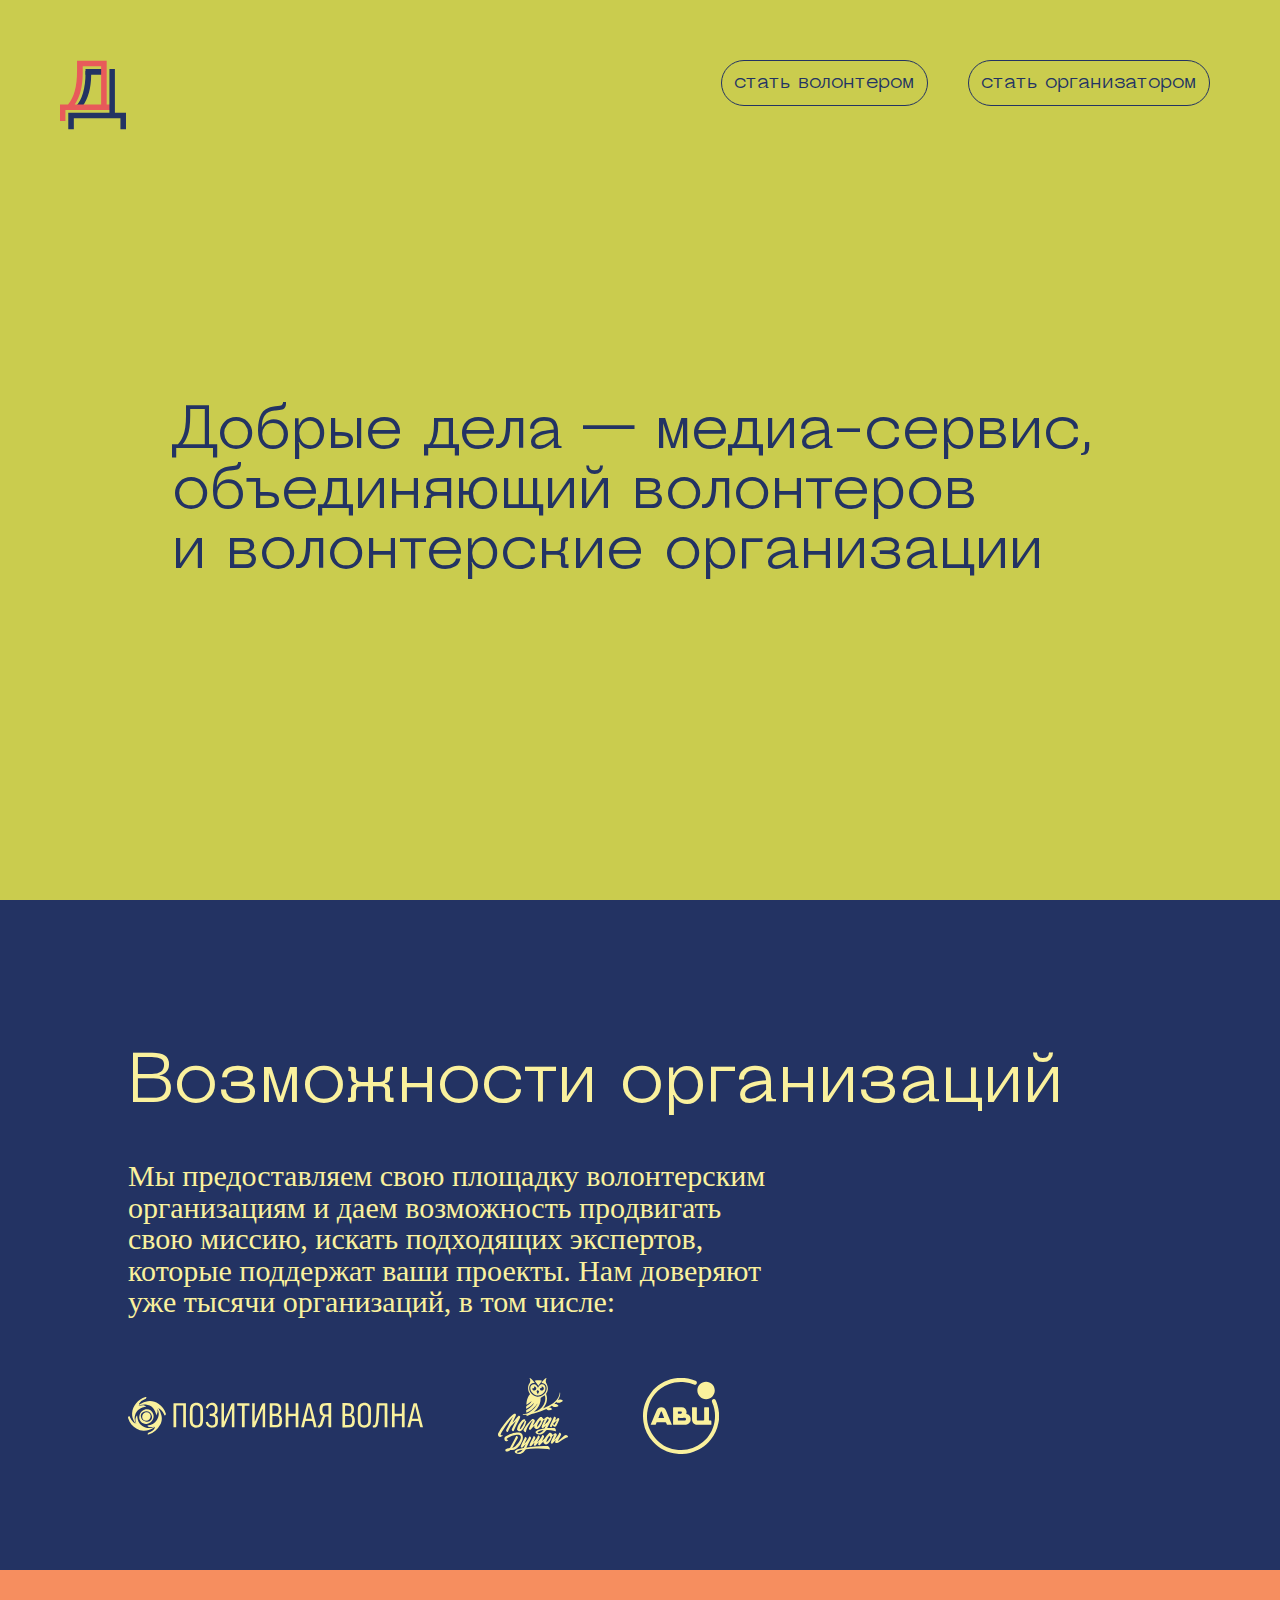
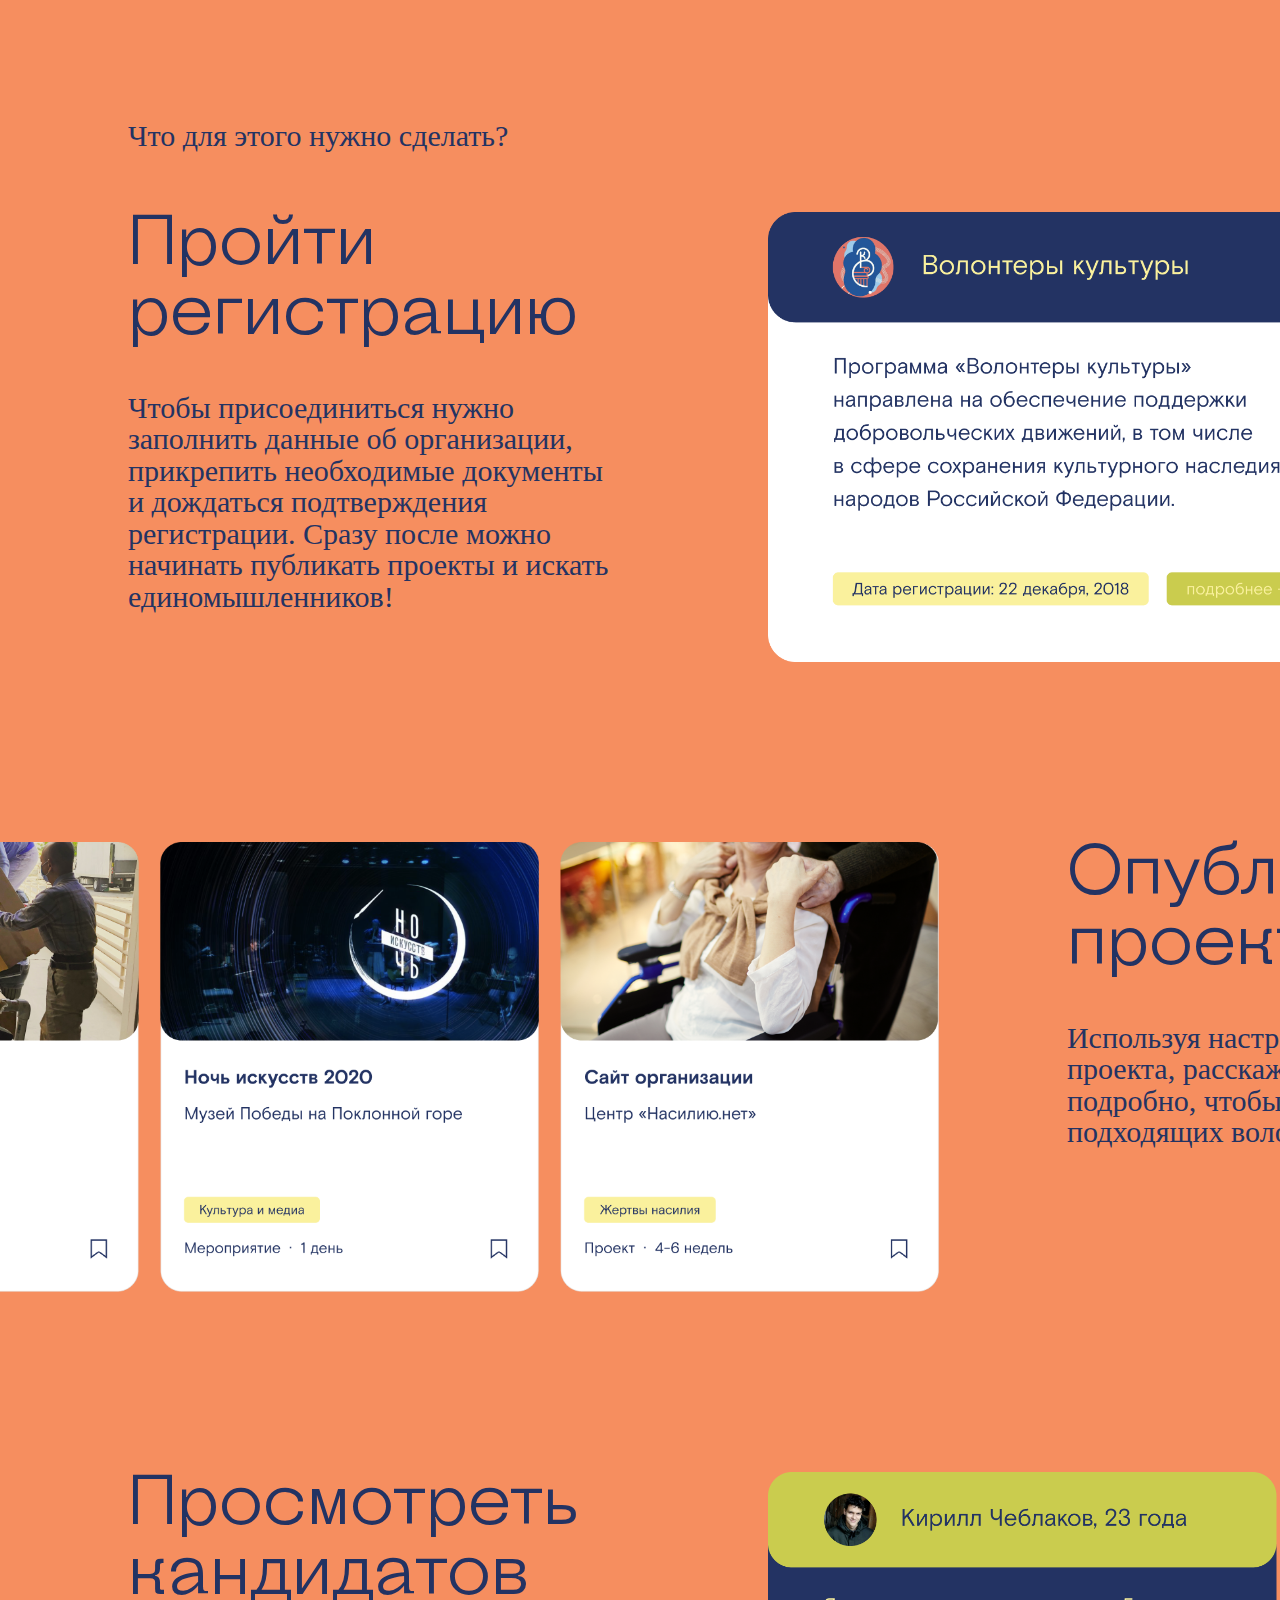
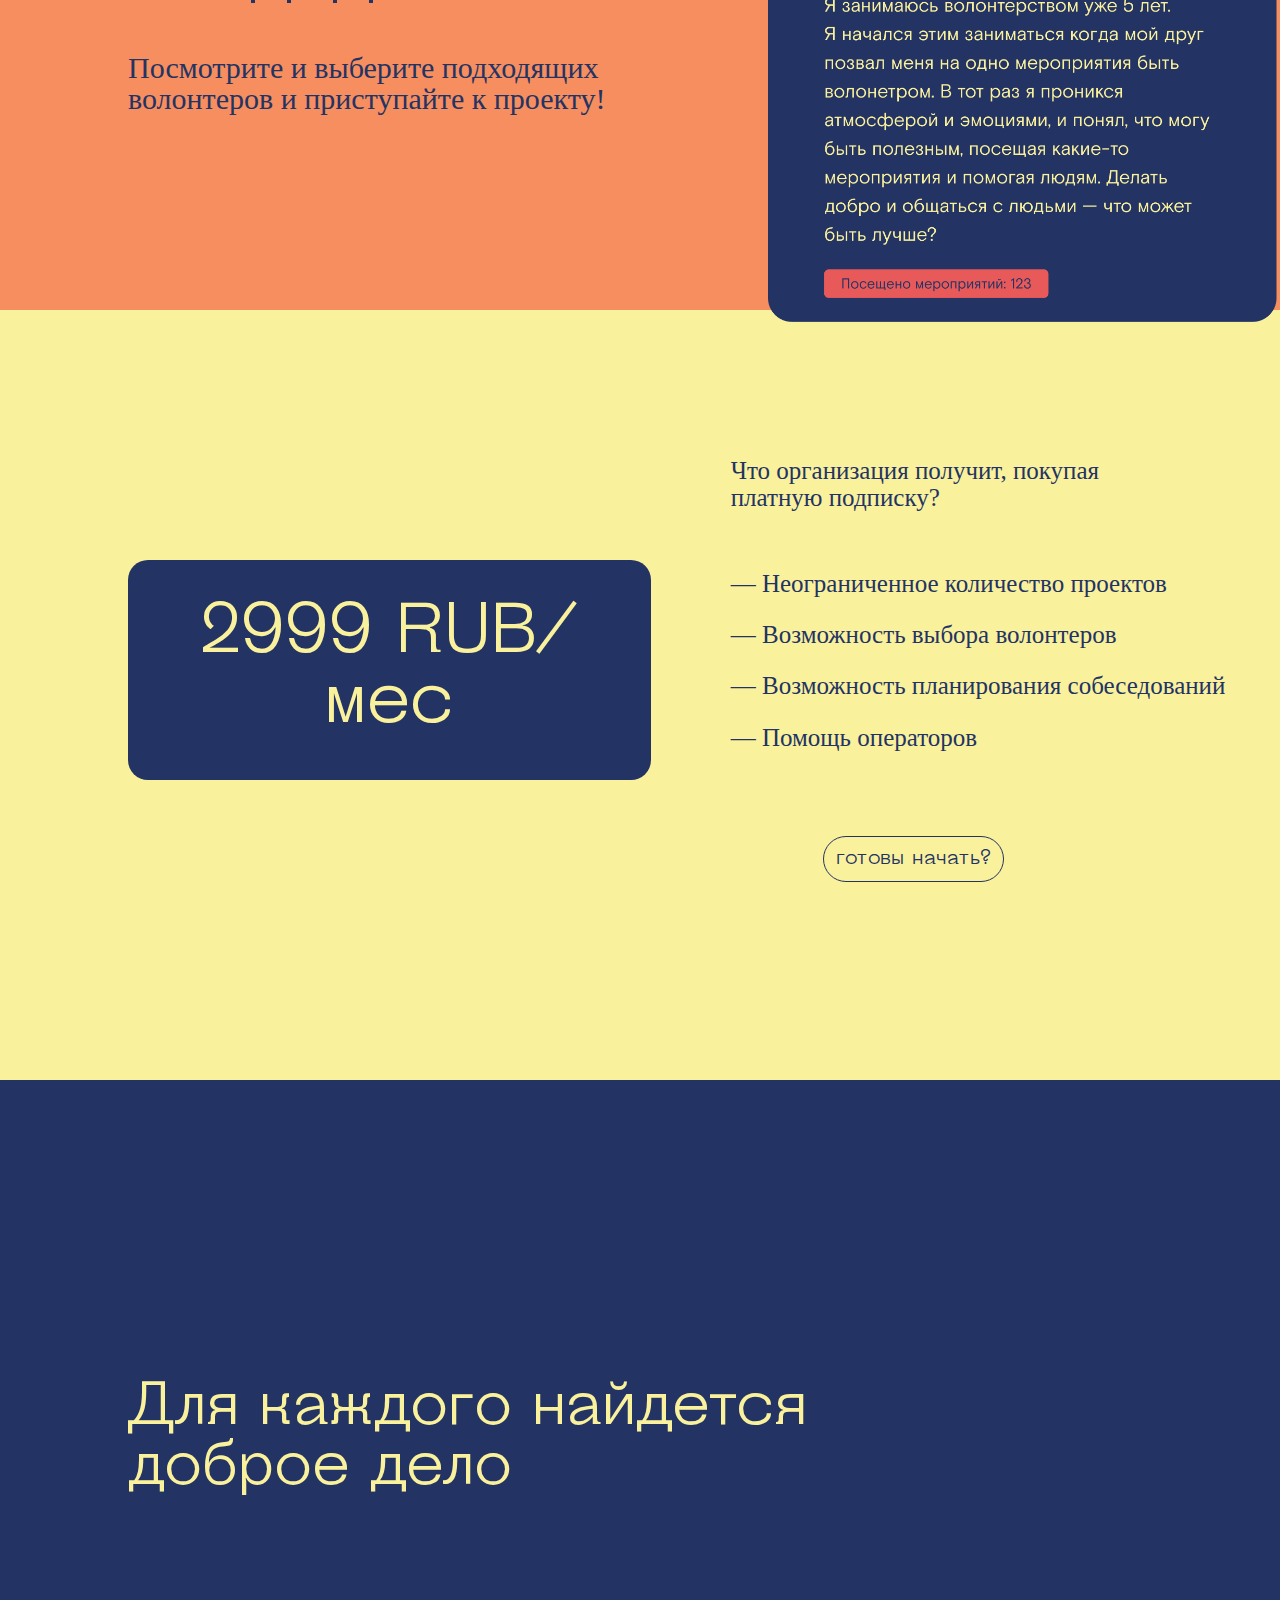
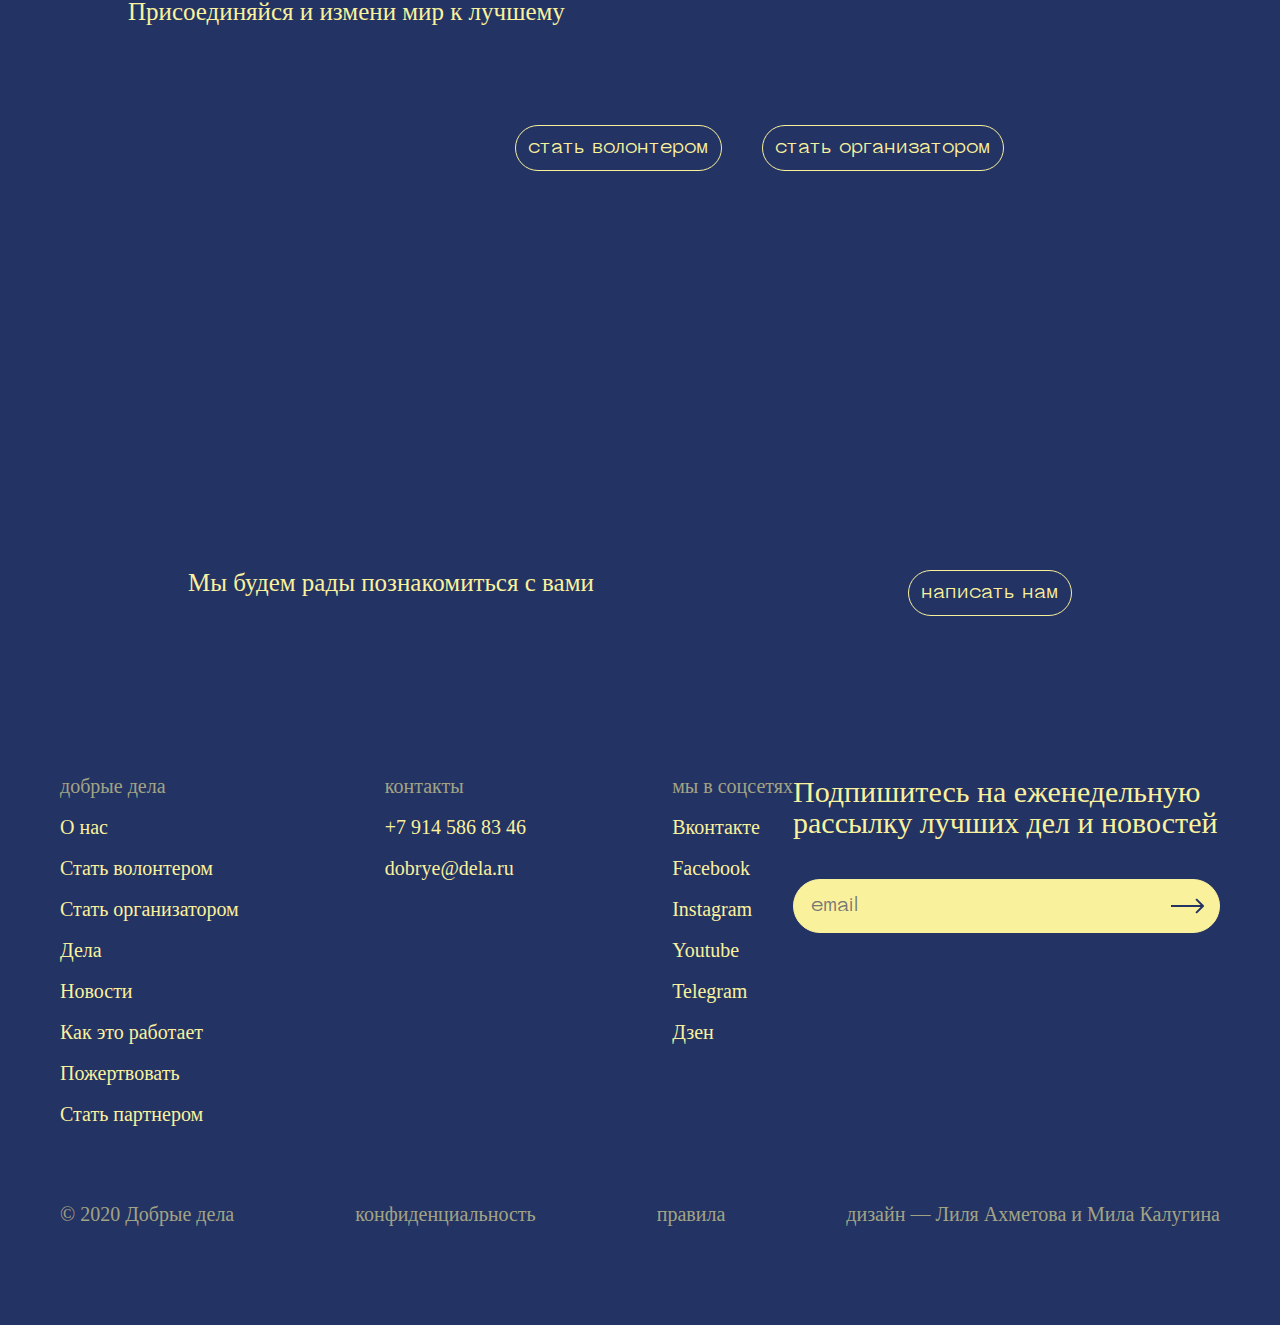
==== for_organizers.html @ 76b504da "Сверстала лендинг для волонтерства и для организаторов" ====
<!DOCTYPE html>
<html lang="ru" dir="ltr">
  <head>
    <meta name="viewport" content="width=device-width, initial-scale=1.0">
    <title>«Добрые дела»</title>
    <link rel="shortcut icon" href="images/light_logo.svg" type="image/png">
    <link rel="stylesheet" href="styles/reset.css">
    <link rel="stylesheet" href="styles/for_organizers.css">
  </head>
  <body>

  <div class="objects">

  </div>

  <div class="main">
    <div class="navbar">
      <p><a href="sample.html"><img src="images/dark_logo.svg" alt="Светлый лого"></a></p>
      <div class="cta_button">
        <a href="#">стать волонтером</a>
        <a href="for_organizers.html">стать организатором</a>
      </div>
    </div>
    <div class="features">
      <h1>Добрые дела&nbsp;&mdash; медиа-сервис, объединяющий волонтеров и&nbsp;волонтерские организации</h1>
    </div>
  </div>

  <div class="capabilities">
    <h1>Возможности организаций</h1>
    <p>Мы&nbsp;предоставляем свою площадку волонтерским организациям и&nbsp;даем возможность продвигать свою миссию, искать подходящих экспертов, которые поддержат ваши проекты. Нам доверяют уже тысячи организаций, в&nbsp;том числе:</p>
    <div class="we_logo_icn">
      <div class="">
        <img src="images/we_logo-1.svg" alt="">
        <img src="images/we_logo-2.svg" alt="">
        <img src="images/we_logo-3.svg" alt="">
      </div>
    </div>
  </div>

  <div class="what_to_do">
    <p>Что для этого нужно сделать?</p>
    <div class="registration">
      <div class="registration_about">
        <h1>Пройти регистрацию</h1>
        <p>Чтобы присоединиться нужно заполнить данные об&nbsp;организации, прикрепить необходимые документы и&nbsp;дождаться подтверждения регистрации. Сразу после можно начинать публикать проекты и&nbsp;искать единомышленников!</p>
      </div>
      <img src="images/registration_about.png" alt="">
    </div>
    <div class="publish">
      <img src="images/affairs.png" alt="">
      <div class="publish_about">
        <h1>Опубликовать проект</h1>
        <p>Используя настройки, опишите цель проекта, расскажите о&nbsp;задачах более подробно, чтобы скорее найти подходящих волонтеров.</p>
      </div>
    </div>
    <div class="candidates">
      <div class="candidates_about">
        <h1>Просмотреть кандидатов</h1>
        <p>Посмотрите и&nbsp;выберите подходящих волонтеров и&nbsp;приступайте к&nbsp;проекту!</p>
      </div>
      <img src="images/community_posts-2.png" alt="">
    </div>
  </div>

  <div class="membership">
    <div class="price">
      <h1>2999&nbsp;RUB/мес</h1>
    </div>
    <div class="what_get">
      <div class="what_get_about">
        <p>Что организация получит, покупая платную подписку?</p>
        <p>&mdash;&nbsp;Неограниченное количество проектов</p>
        <p>&mdash;&nbsp;Возможность выбора волонтеров</p>
        <p>&mdash;&nbsp;Возможность планирования собеседований</p>
        <p>— Помощь операторов</p>
      </div>
      <div class="ready_btn">
        <a href="">готовы начать?</a>
      </div>
    </div>
  </div>

  <div class="call_to_action">
    <h1>Для каждого найдется доброе дело</h1>
    <p>Присоединяйся и&nbsp;измени мир к&nbsp;лучшему</p>
    <div class="cta_button">
      <a href="#">стать волонтером</a>
      <a href="for_organizers.html">стать организатором</a>
    </div>
  </div>

  <footer>
    <div class="write_us">
      <p>Мы&nbsp;будем рады познакомиться с&nbsp;вами</p>
      <a href="#">написать нам</a>
    </div>

    <div class="main_links">
      <div class="navigation">
        <div class="service_navigation">
            <p>добрые дела</p>
            <a href="#">О&nbsp;нас</a>
            <a href="#">Стать волонтером</a>
            <a href="#">Стать организатором</a>
            <a href="#">Дела</a>
            <a href="#">Новости</a>
            <a href="#">Как это работает</a>
            <a href="#">Пожертвовать</a>
            <a href="#">Стать партнером</a>
        </div>
        <div class="navigation_contacts">
          <p>контакты</p>
          <a href="#">+7&nbsp;914&nbsp;586 83&nbsp;46</a>
          <a href="#">dobrye@dela.ru</a>
        </div>
        <div class="navigation_s_network">
          <p>мы в соцсетях</p>
          <a href="#">Вконтакте</a>
          <a href="#">Facebook</a>
          <a href="#">Instagram</a>
          <a href="#">Youtube</a>
          <a href="#">Telegram</a>
          <a href="#">Дзен</a>
        </div>
      </div>

      <div class="contact_form">
        <h3>Подпишитесь на&nbsp;еженедельную рассылку лучших дел и&nbsp;новостей</h3>
        <div class="contact_form_email">
          <p><input placeholder="email" type="email" name="subscriber[email]" id="subscriber_email"></p>
          <img src="images/arrow.svg" alt="">
        </div>
      </div>
    </div>

    <div class="footer_data">
      <p>© 2020 Добрые дела</p>
      <p>конфиденциальность</p>
      <p>правила</p>
      <p>дизайн&nbsp;&mdash; Лиля Ахметова и&nbsp;Мила Калугина</p>
    </div>
  </footer>

</body>
---- styles/for_organizers.css ----
@font-face {
  font-family: 'Steinbeck';
  src: url('../fonts/SteinbeckRegular.ttf') format('truetype');
  font-style: normal;
  font-weight: normal;
}

@font-face {
  font-family: 'Steinbeck';
  src: url('../fonts/SteinbeckItalic.ttf') format('truetype');
  font-style: italic;
  font-weight: normal;
}

@font-face {
  font-family: 'BasisGrotesquePro';
  src: url('../fonts/BasisGrotesquePro-Regular.ttf') format('truetype');
  font-style: normal;
  font-weight: normal;
}

body {
  overflow-x: hidden;
}


h1 {
  font-family: 'Steinbeck';
  font-style: normal;
  font-weight: normal;
  font-size: 60px;
  line-height: 60px;
}

.main {
  padding: 0px, 60px;
  background: #CACC4E;
  height: 100vh;
  display: flex;
  flex-direction: column;
}

.navbar {
  padding: 60px 50px 0px 60px;
  display: flex;
  flex-direction: row;
  justify-content: space-between;
}

.navbar p a img {
  height: 70px;
}

.navbar .cta_button {
  display: flex;
  flex-direction: row;
  align-items: flex-start;
}

.navbar .cta_button a {
  font-family: Steinbeck;
  font-style: normal;
  font-weight: normal;
  text-decoration: none;
  font-size: 20px;
  line-height: 20px;
  padding: 12px;
  border: 1px solid #233363;
  border-radius: 40px;
  color: #233363;
  margin: 0px 20px;
}

.main .features {
  display: flex;
  margin-left: 172px;
  height: 80vh;
}

.main .features h1 {
  color: #233363;
  width: 973px;
  align-self: center;
}

/* Возможности организаций */
.capabilities {
  display: flex;
  flex-direction: column;
  height: 60vh;
  background: #233363;
  padding-bottom: 130px;
}

.capabilities h1 {
  font-family: 'Steinbeck';
  font-style: normal;
  font-weight: normal;
  font-size: 70px;
  line-height: 70px;
  color: #FAF19D;
  margin-top: 150px;
  margin-left: 10vw;
  margin-bottom: 40px;
}

.capabilities p {
  font-family: 'Basis Grotesque Pro';
  font-style: normal;
  font-weight: normal;
  font-size: 30px;
  line-height: 105%;
  color: #FAF19D;
  margin-left: 10vw;
  width: 50vw;
  margin-bottom: 60px;
}

.capabilities .we_logo_icn {
  display: flex;
  flex-direction: row;
  flex-wrap: wrap;
  height: 10vh;
  margin-left: 10vw;
}

.capabilities .we_logo_icn div img {
  vertical-align: middle;
}

.capabilities .we_logo_icn div img:nth-child(2), .capabilities .we_logo_icn div img:nth-child(3) {
  padding-left: 70px;
}

/* Что нужно сделать? */
.what_to_do {
  display: flex;
  flex-direction: column;
  height: 210vh;
  background: #F68E5F;
  padding-bottom: 50px;
}

.what_to_do p:nth-child(1) {
  font-family: 'Basis Grotesque Pro';
  font-style: normal;
  font-weight: normal;
  font-size: 30px;
  margin-left: 10vw;
  line-height: 105%;
  color: #233363;
  margin-top: 150px;
  margin-bottom: 60px;
}

.what_to_do .registration, .what_to_do .publish, .what_to_do .candidates {
  display: flex;
  flex-direction: row;
  margin-bottom: 180px;
}

.what_to_do .registration .registration_about h1, .what_to_do .publish .publish_about h1, .what_to_do .candidates .candidates_about h1 {
  font-family: 'Steinbeck';
  font-style: normal;
  font-weight: normal;
  font-size: 70px;
  line-height: 70px;
  color: #233363;
  margin-left: 10vw;
  padding-bottom: 40px;
  width: 40vw;
}

.what_to_do .registration .registration_about p, .what_to_do .publish .publish_about p, .what_to_do .candidates .candidates_about p {
  font-family: Basis Grotesque Pro;
  font-style: normal;
  font-weight: normal;
  font-size: 30px;
  line-height: 105%;
  color: #233363;
  margin-left: 10vw;
  width: 40vw;
}

.what_to_do img {
  height: 450px;
  margin-left: 10vw;
}

.what_to_do .publish img {
  margin-left: -50vw;
}

/* Членство */

.membership {
  display: flex;
  flex-direction: row;
  justify-content: center;
  height: 80vh;
  background: #FAF19D;
  padding-bottom: 50px;
  align-items: center;
}

.membership .price {
  background: #233363;
  border-radius: 20px;
  height: 220px;
  display: flex;
  align-items: center;
  text-align: center;
  margin-left: 10vw;
  margin-right: 80px;
}

.membership .price h1 {
  font-family: 'Steinbeck';
  font-style: normal;
  font-weight: normal;
  font-size: 70px;
  line-height: 70px;
  color: #FAF19D;
  text-align: center;
  padding: 50px;
}

.membership .what_get {
  display: flex;
  flex-direction: column;
  width: 50vw;
}
.membership .what_get .what_get_about p:nth-child(1) {
  margin-bottom: 60px;
  width: 30vw;
}

.membership .what_get .what_get_about p {
  font-family: Basis Grotesque Pro;
  font-style: normal;
  font-weight: normal;
  font-size: 25px;
  line-height: 105%;
  color: #233363;
  margin-bottom: 25px;
}

.membership .what_get .ready_btn {
  margin-top: 60px;
  display: flex;
  flex-direction: row;
  align-items: flex-start;
  justify-content: flex-end;
  padding-right: 20vw;
}

.membership .what_get .ready_btn a {
  font-family: 'Steinbeck';
  font-style: normal;
  font-weight: normal;
  text-decoration: none;
  font-size: 20px;
  line-height: 20px;
  padding: 12px;
  border: 1px solid #233363;
  border-radius: 40px;
  color: #233363;
  margin: 0px 20px;
}


/* CTA */
.call_to_action {
  background: #233363;
  height: 110vh;
  display: flex;
  flex-direction: column;
  justify-content: center;
}

.call_to_action h1 {
  color: #FAF19D;
  margin-left: 10vw;
  margin-bottom: 100px;
  width: 700px;
}

.call_to_action p {
  color: #FAF19D;
  font-family: 'Basis Grotesque Pro';
  font-style: normal;
  font-weight: normal;
  margin-left: 10vw;
  margin-bottom: 100px;
  width: 700px;
  font-size: 25px;
  line-height: 105%;
}

.call_to_action .cta_button {
  display: flex;
  flex-direction: row;
  align-items: flex-start;
  justify-content: flex-end;
  padding-right: 20vw;
}

.call_to_action .cta_button a {
  font-family: 'Steinbeck';
  font-style: normal;
  font-weight: normal;
  text-decoration: none;
  font-size: 20px;
  line-height: 20px;
  padding: 12px;
  border: 1px solid #FAF19D;
  border-radius: 40px;
  color: #FAF19D;
  margin: 0px 20px;
}

/* Футер */
footer {
  background: #233363;
  height: 95vh;
  padding: 0px 60px;
  display: flex;
  flex-direction: column;
  justify-content: space-between;
}

footer .write_us {
  margin-top: 100px;
  display: flex;
  flex-direction: row;
  align-items: flex-start;
  justify-content: center;
}

footer .write_us p {
  color: #FAF19D;
  font-family: 'Basis Grotesque Pro';
  font-style: normal;
  font-weight: normal;
  margin-bottom: 100px;
  width: 700px;
  font-size: 25px;
  line-height: 105%;
}

footer .write_us a {
  font-family: 'Steinbeck';
  font-style: normal;
  font-weight: normal;
  text-decoration: none;
  font-size: 20px;
  line-height: 20px;
  padding: 12px;
  border: 1px solid #FAF19D;
  border-radius: 40px;
  color: #FAF19D;
  margin: 0px 20px;
}

footer .main_links {
  display: flex;
  flex-direction: row;
  justify-content: space-between;
}

footer .main_links .navigation {
  display: flex;
  flex-direction: row;
  justify-content: space-between;
  width: 60vw;
}
footer .main_links .navigation .service_navigation, footer .main_links .navigation .navigation_contacts, footer .main_links .navigation .navigation_s_network {
  display: flex;
  flex-direction: column;
}

footer .main_links .navigation p {
  font-family: 'Basis Grotesque Pro';
  font-style: normal;
  font-weight: normal;
  font-size: 20px;
  line-height: 105%;
  color: rgba(250, 241, 157, 0.6);
}

footer .main_links .navigation a {
  padding-top: 20px;
  font-family: 'Basis Grotesque Pro';
  font-style: normal;
  font-weight: normal;
  font-size: 20px;
  line-height: 105%;
  color: #FAF19D;
  text-decoration: none;
}

footer .main_links .contact_form {
  display: flex;
  flex-direction: column;
}

footer .main_links .contact_form h3 {
  font-family: 'Basis Grotesque Pro';
  width: 427px;
  font-style: normal;
  font-weight: normal;
  font-size: 30px;
  line-height: 105%;
  color: #FAF19D;
  margin-bottom: 40px;
}

footer .main_links .contact_form .contact_form_email {
  display: flex;
  flex-direction: row;
  justify-content: space-between;
  padding: 15px;
  background: #FAF19D;
  border: 1px solid #FAF19D;
  border-radius: 40px;
}

footer .main_links .contact_form .contact_form_email p input {
  background: #FAF19D;
  font-family: Steinbeck;
  font-style: normal;
  font-weight: normal;
  font-size: 20px;
  line-height: 20px;
  color: rgba(35, 51, 99, 0.5);
  border: none;
}

footer .main_links .contact_form .contact_form_email p #subscriber_email:focus {
  outline: none;
}

footer .footer_data {
  display: flex;
  flex-direction: row;
  justify-content: space-between;
  margin-bottom: 100px;
}

footer .footer_data p {
  font-family: 'Basis Grotesque Pro';
  font-style: normal;
  font-weight: normal;
  font-size: 20px;
  line-height: 105%;
  color: rgba(250, 241, 157, 0.6);
}
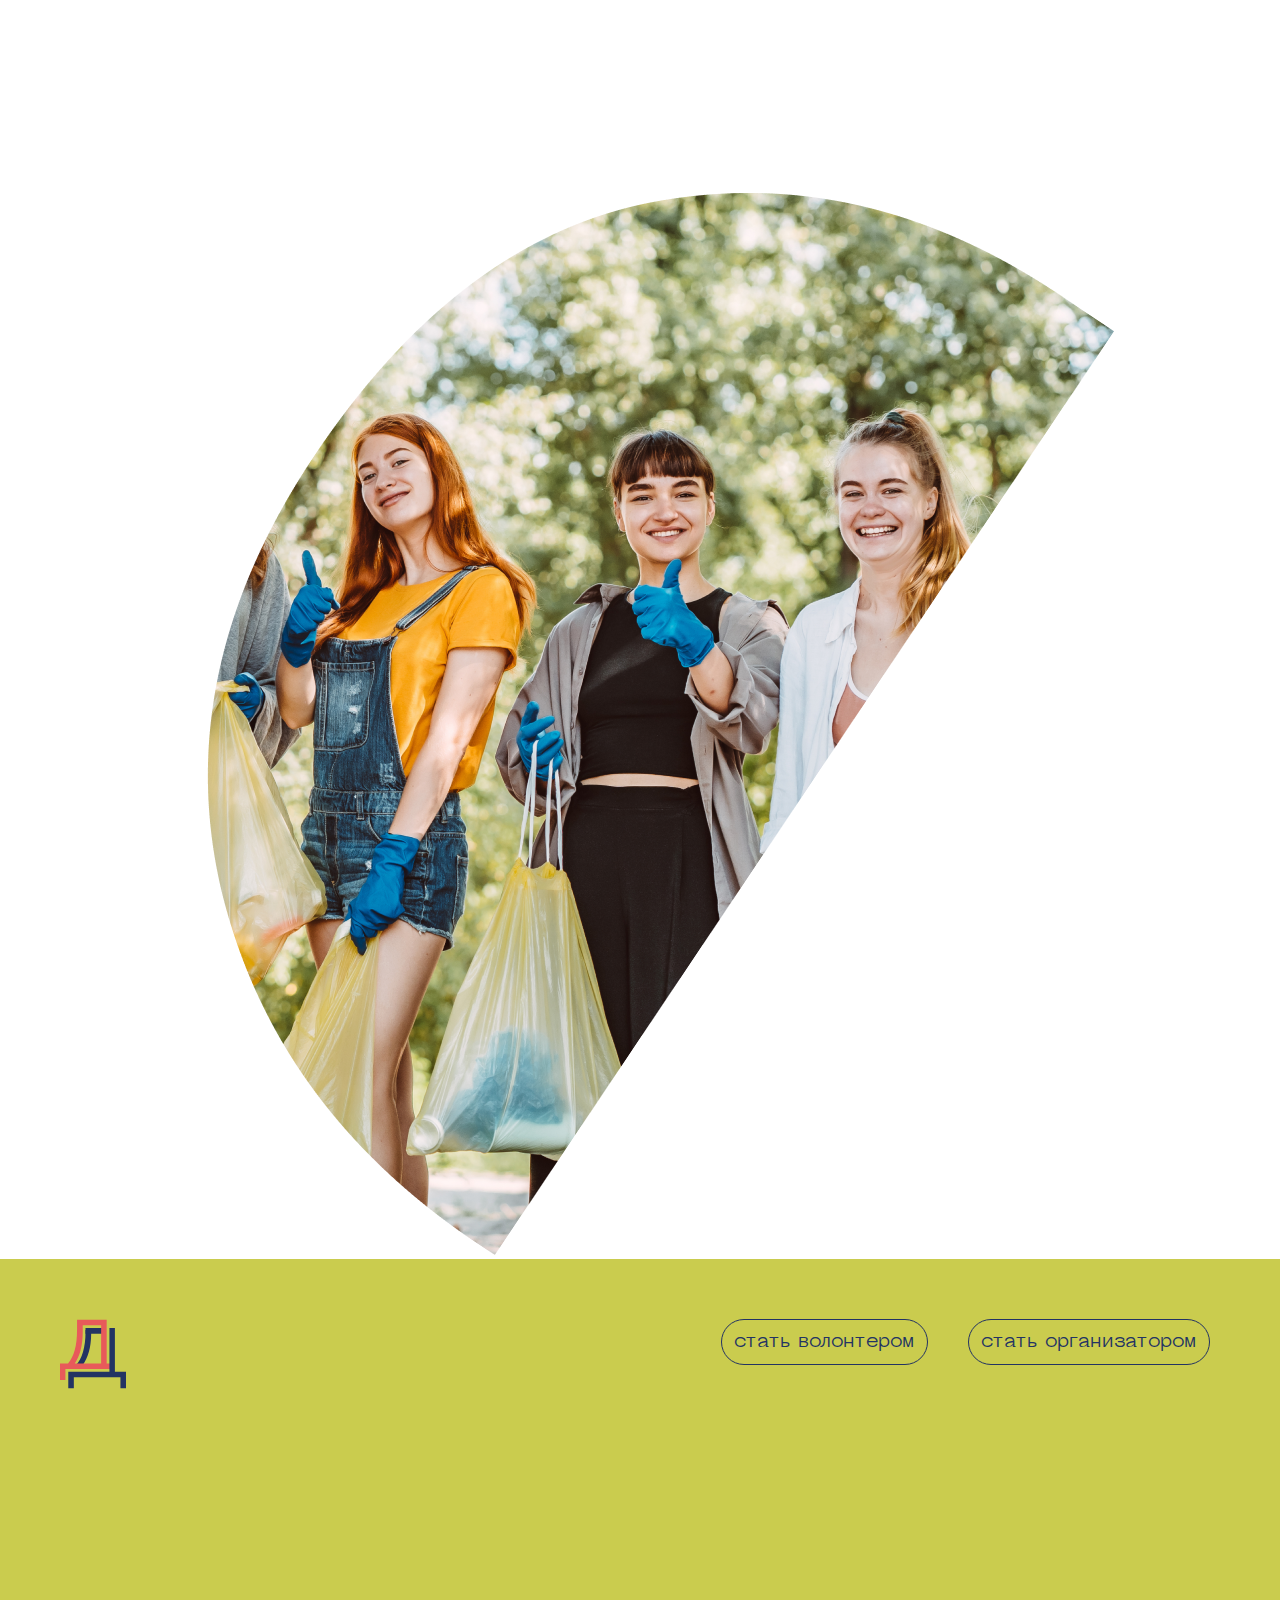
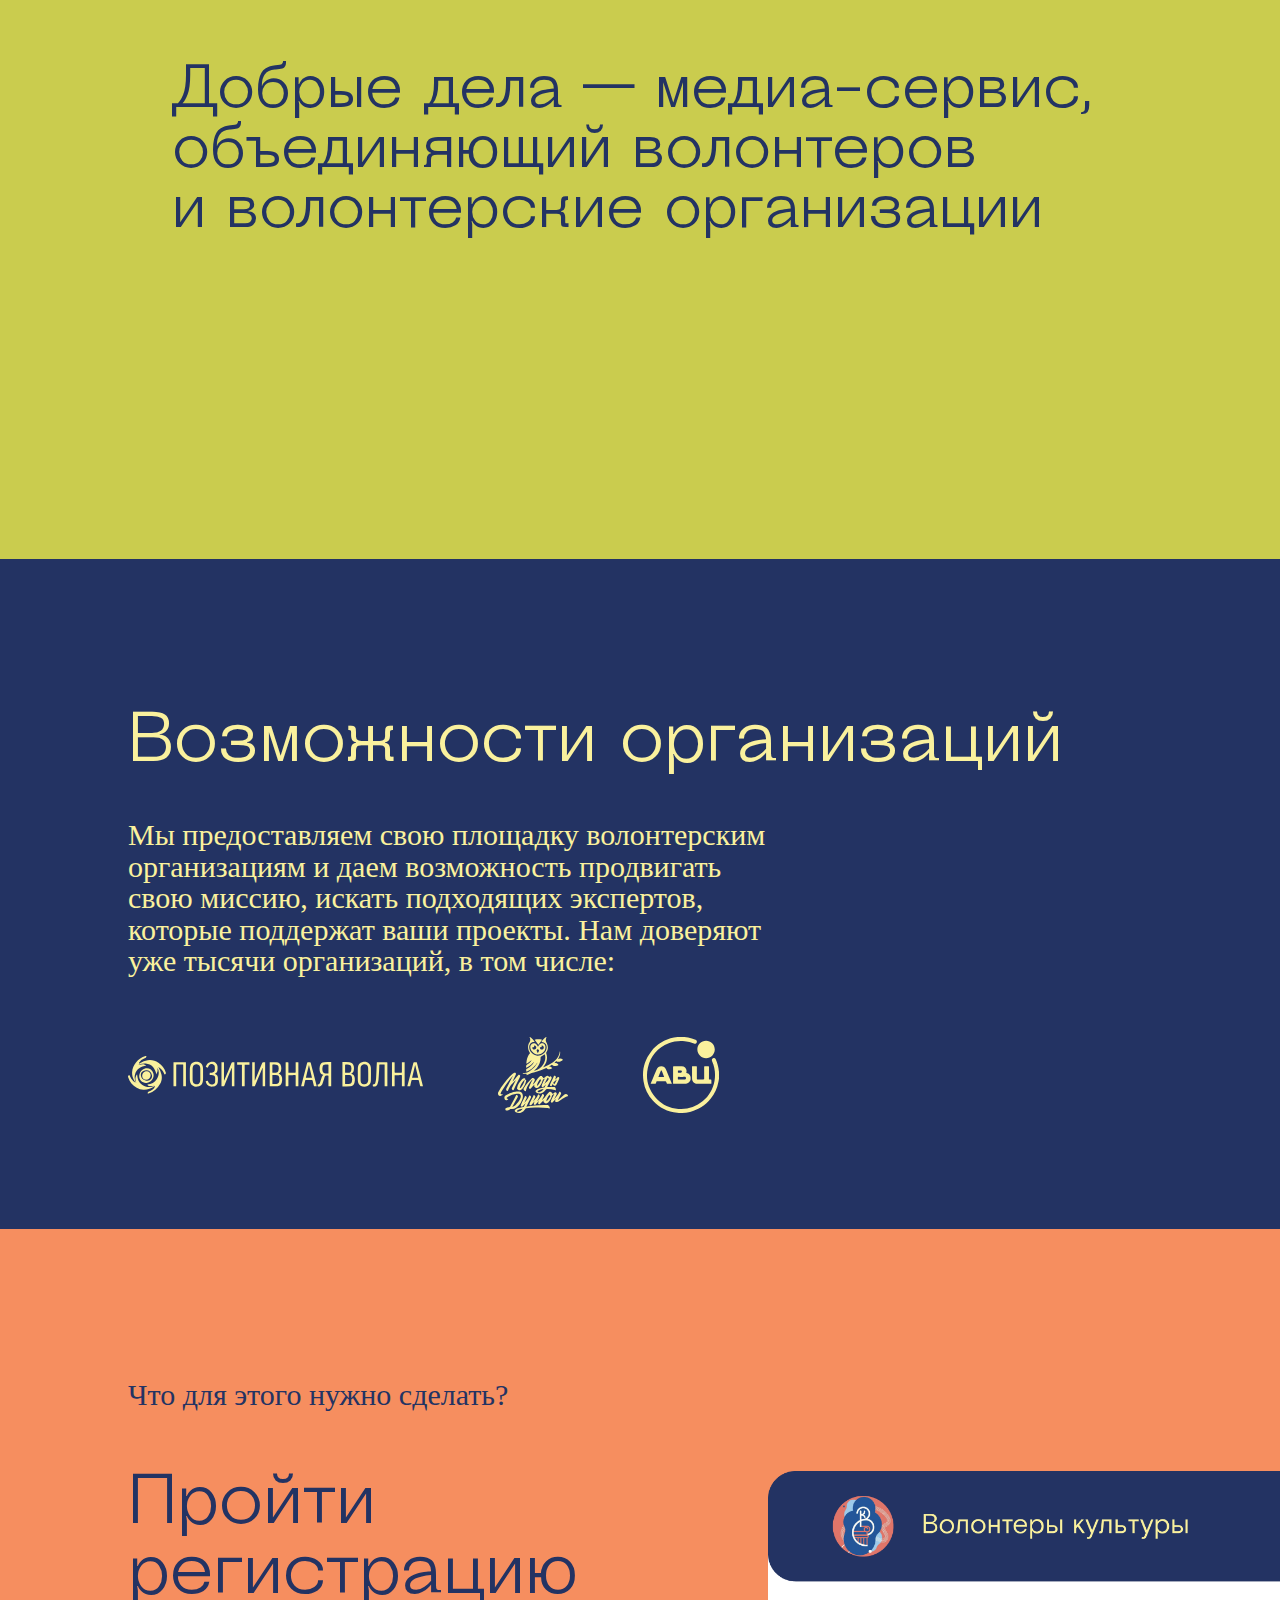
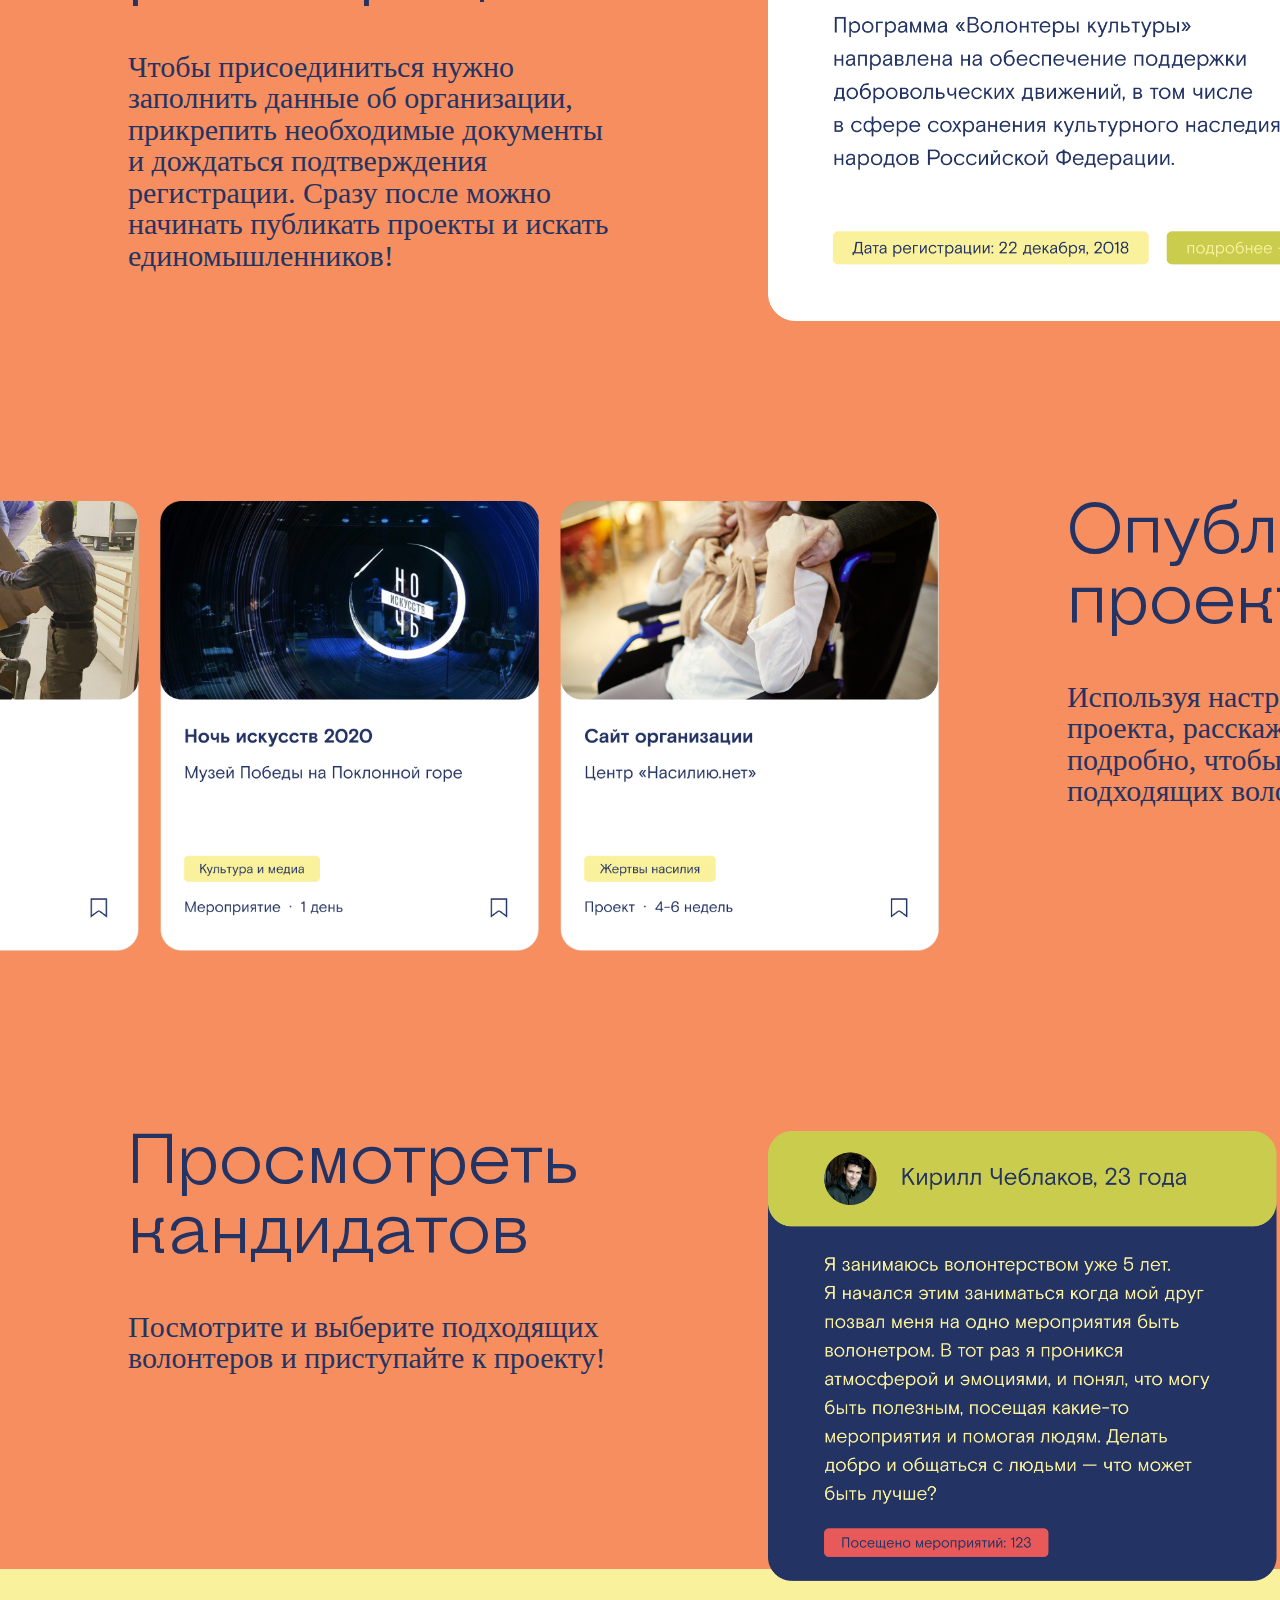
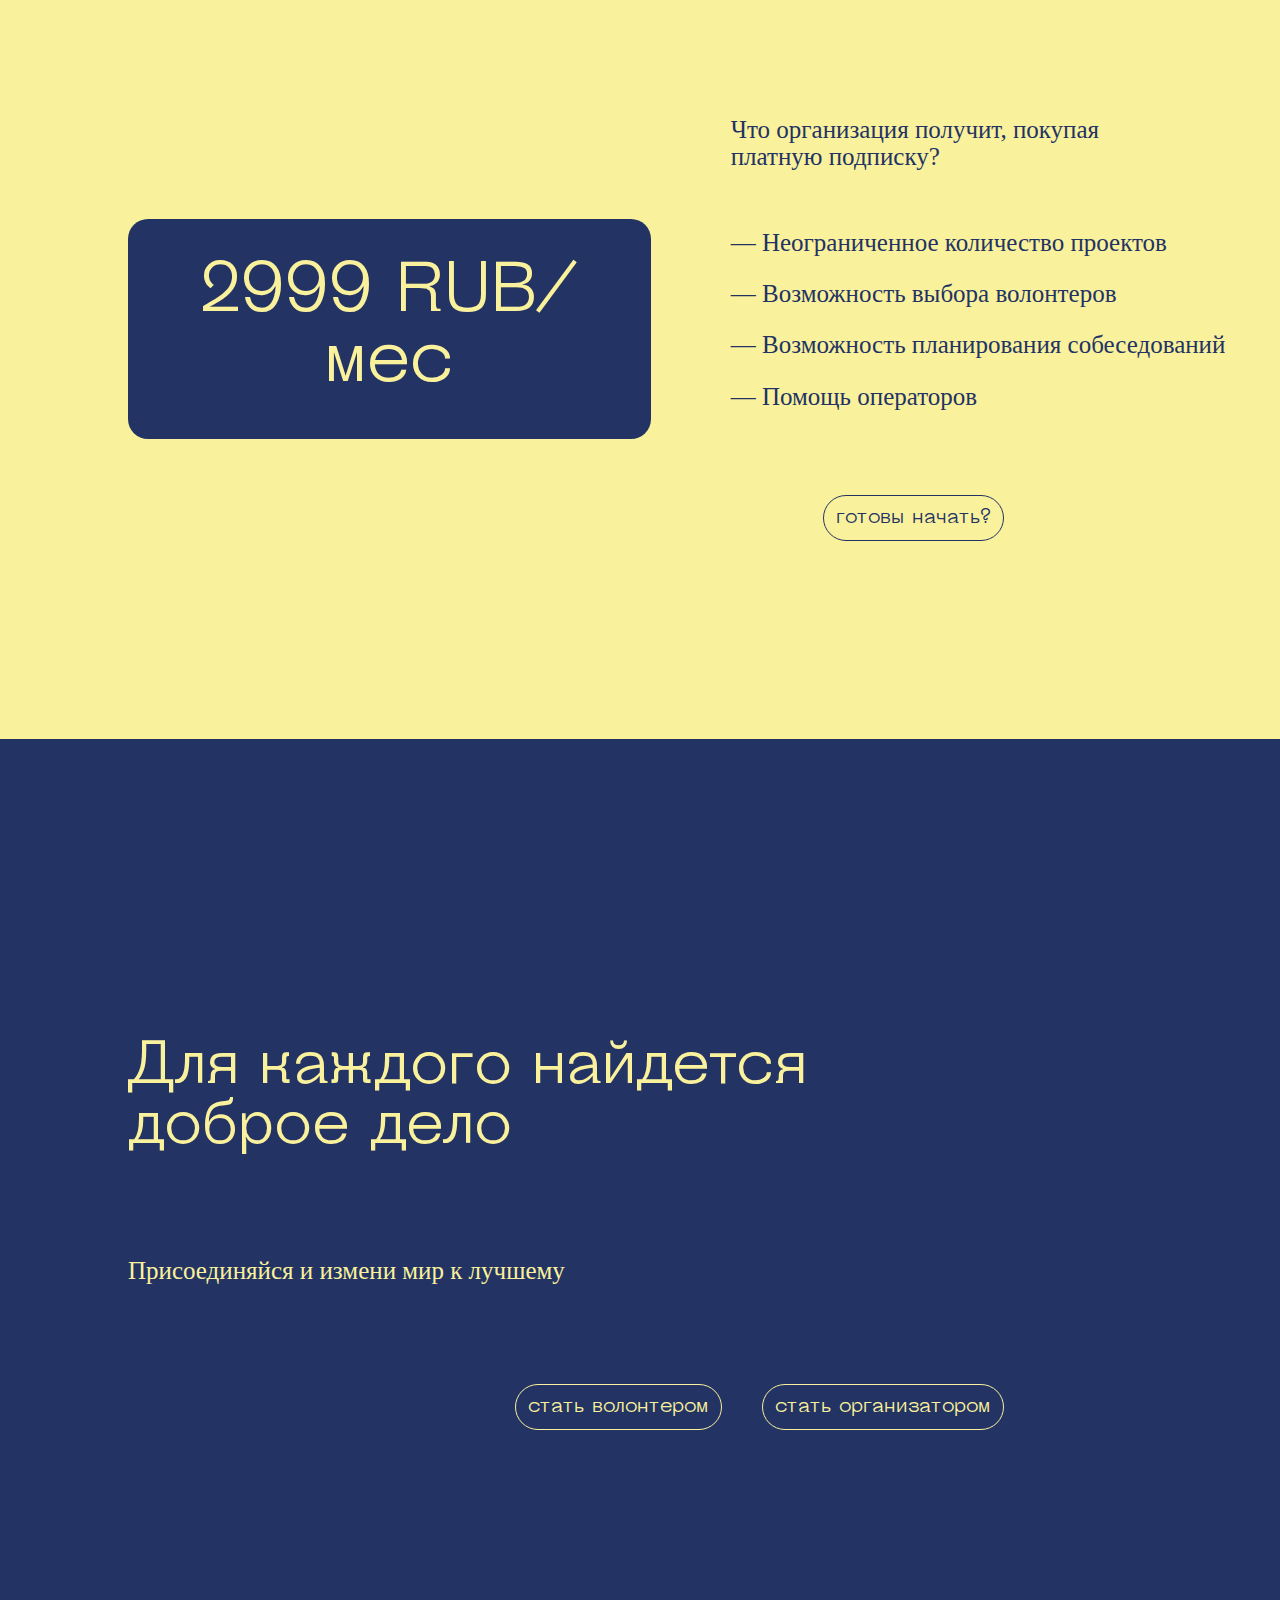
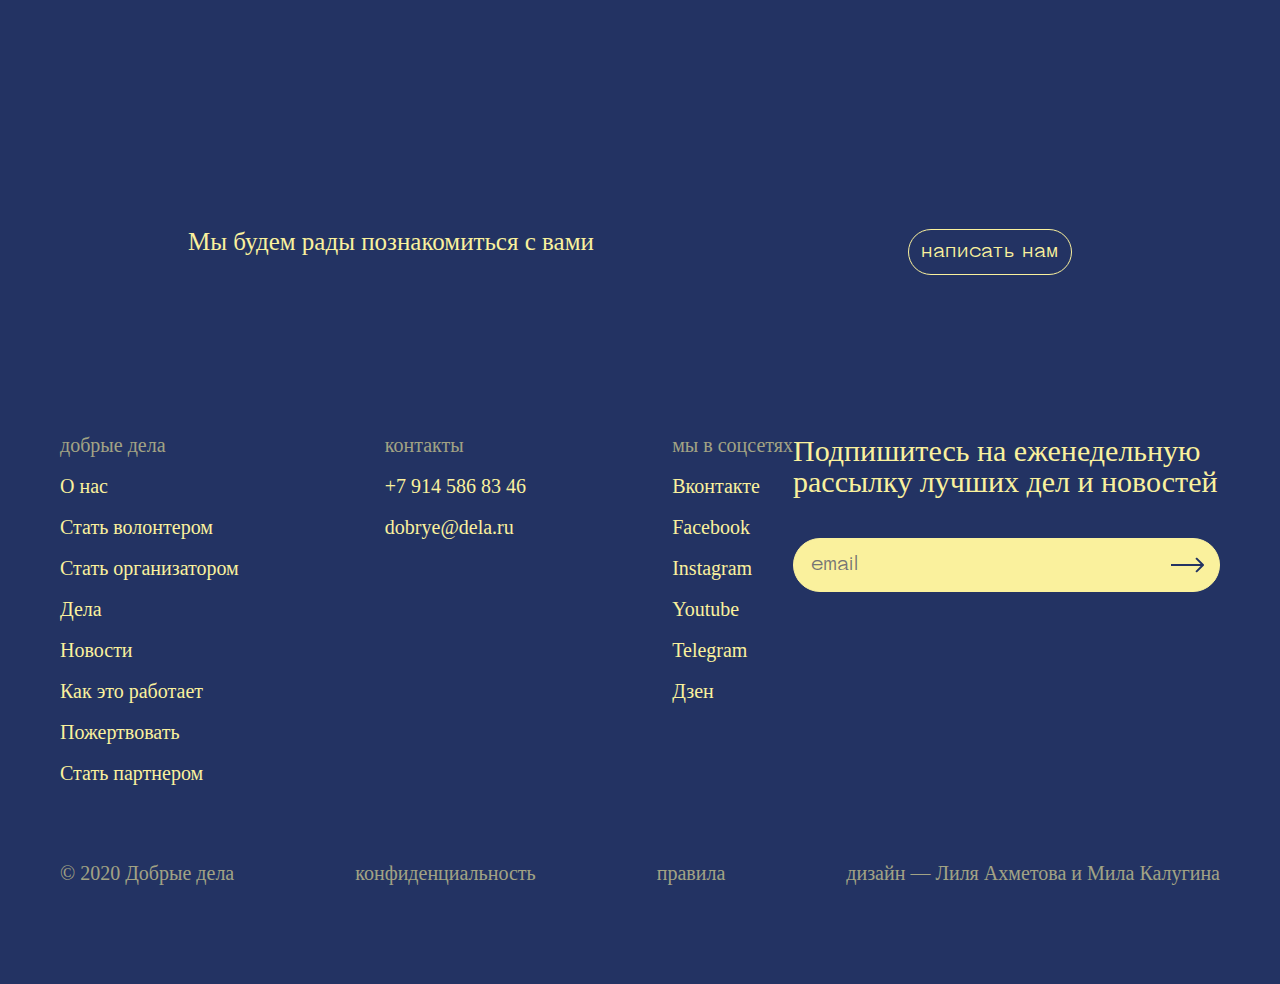
==== commit 4ea90bcf: "добавляю доп. объекты" ====
--- a/for_organizers.html
+++ b/for_organizers.html
@@ -10,7 +10,7 @@
   <body>
 
   <div class="objects">
-
+    <img src="images/objects/ob-1.png" alt="">
   </div>
 
   <div class="main">
--- a/styles/for_organizers.css
+++ b/styles/for_organizers.css
@@ -22,7 +22,6 @@
 body {
   overflow-x: hidden;
 }
-
 
 h1 {
   font-family: 'Steinbeck';
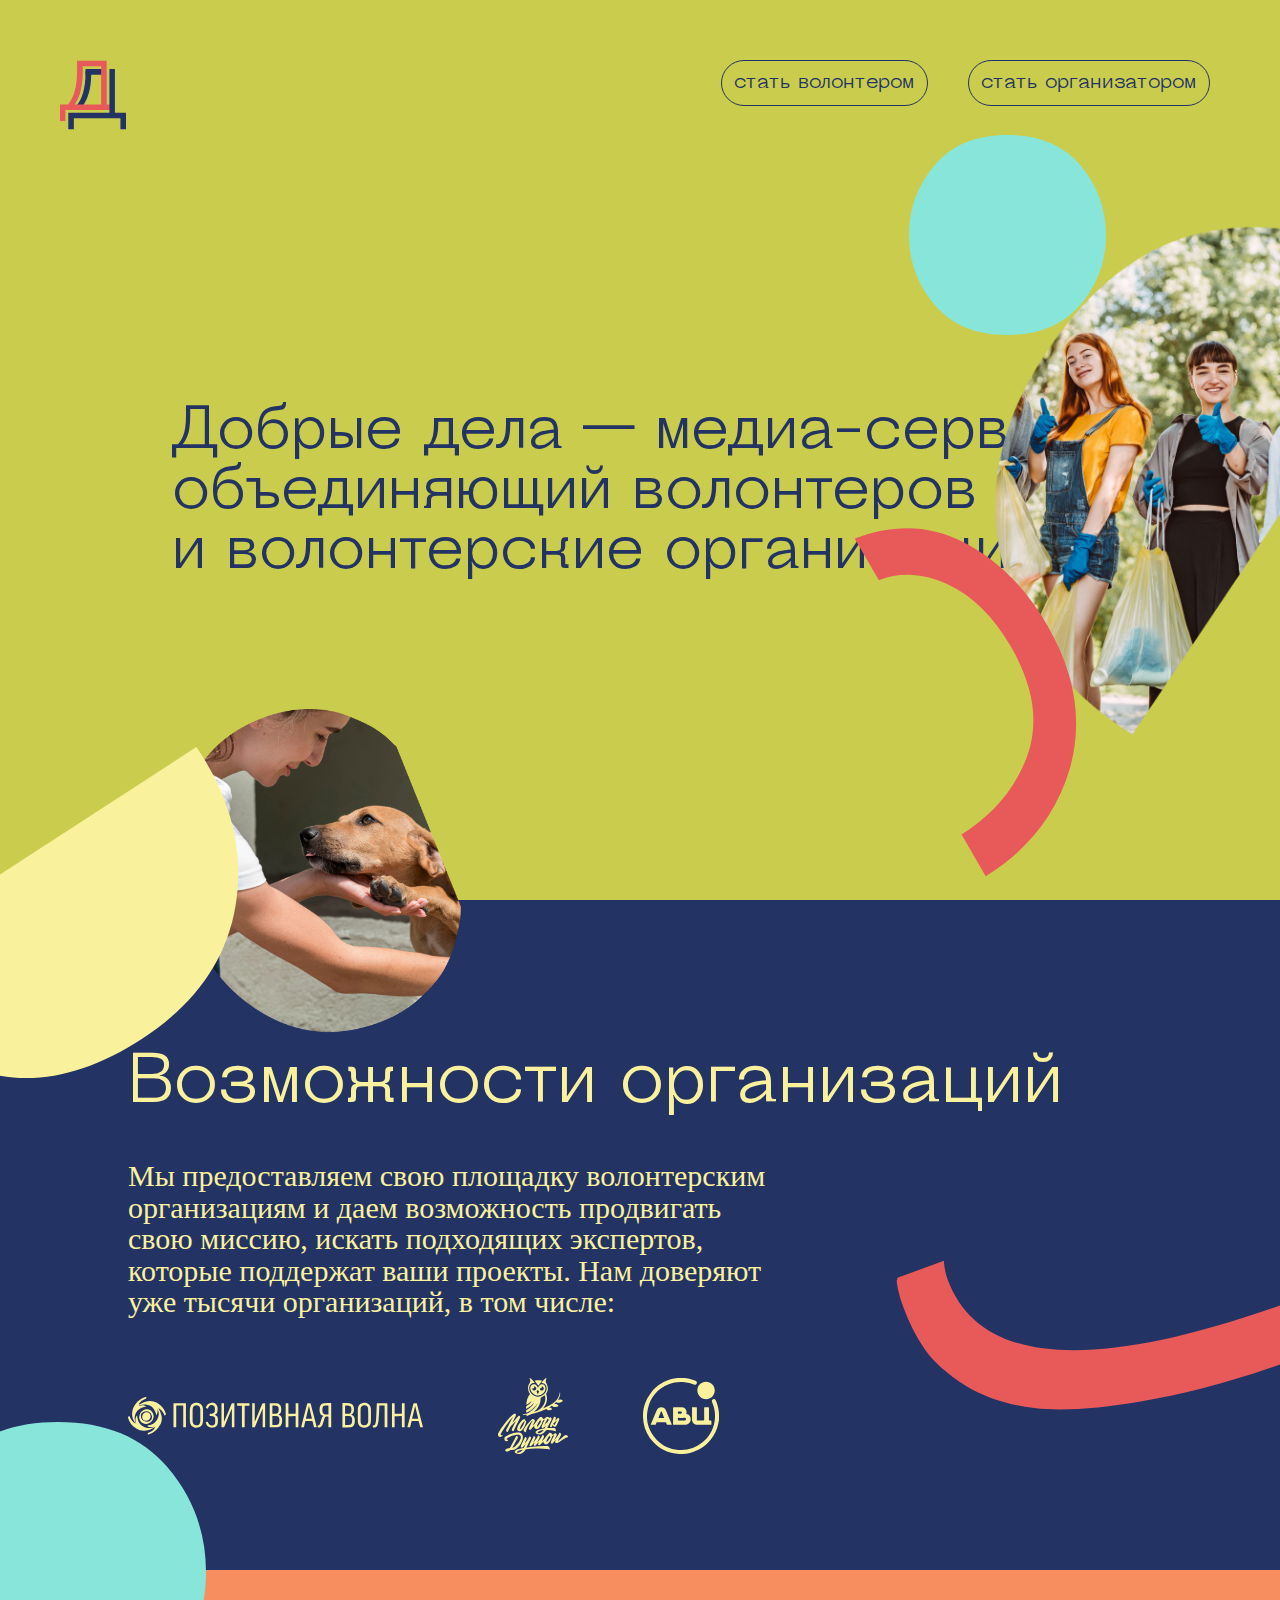
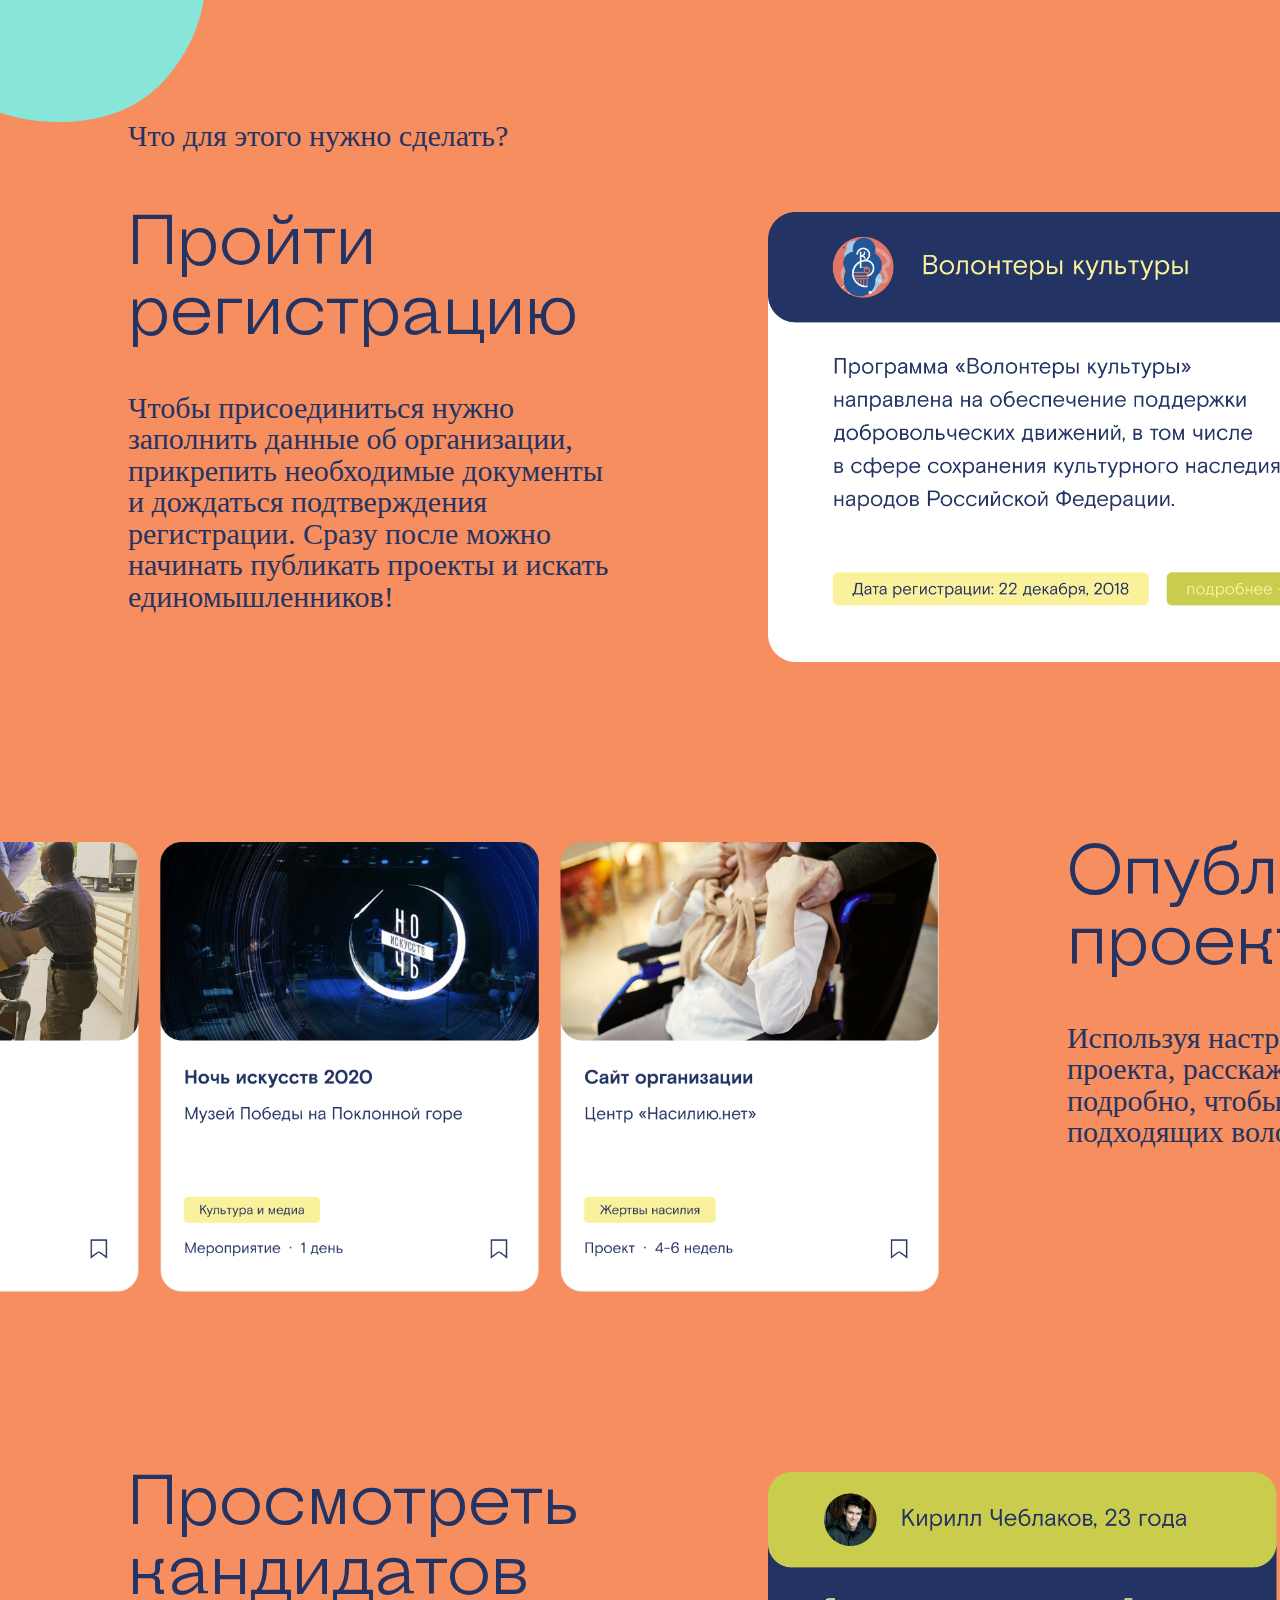
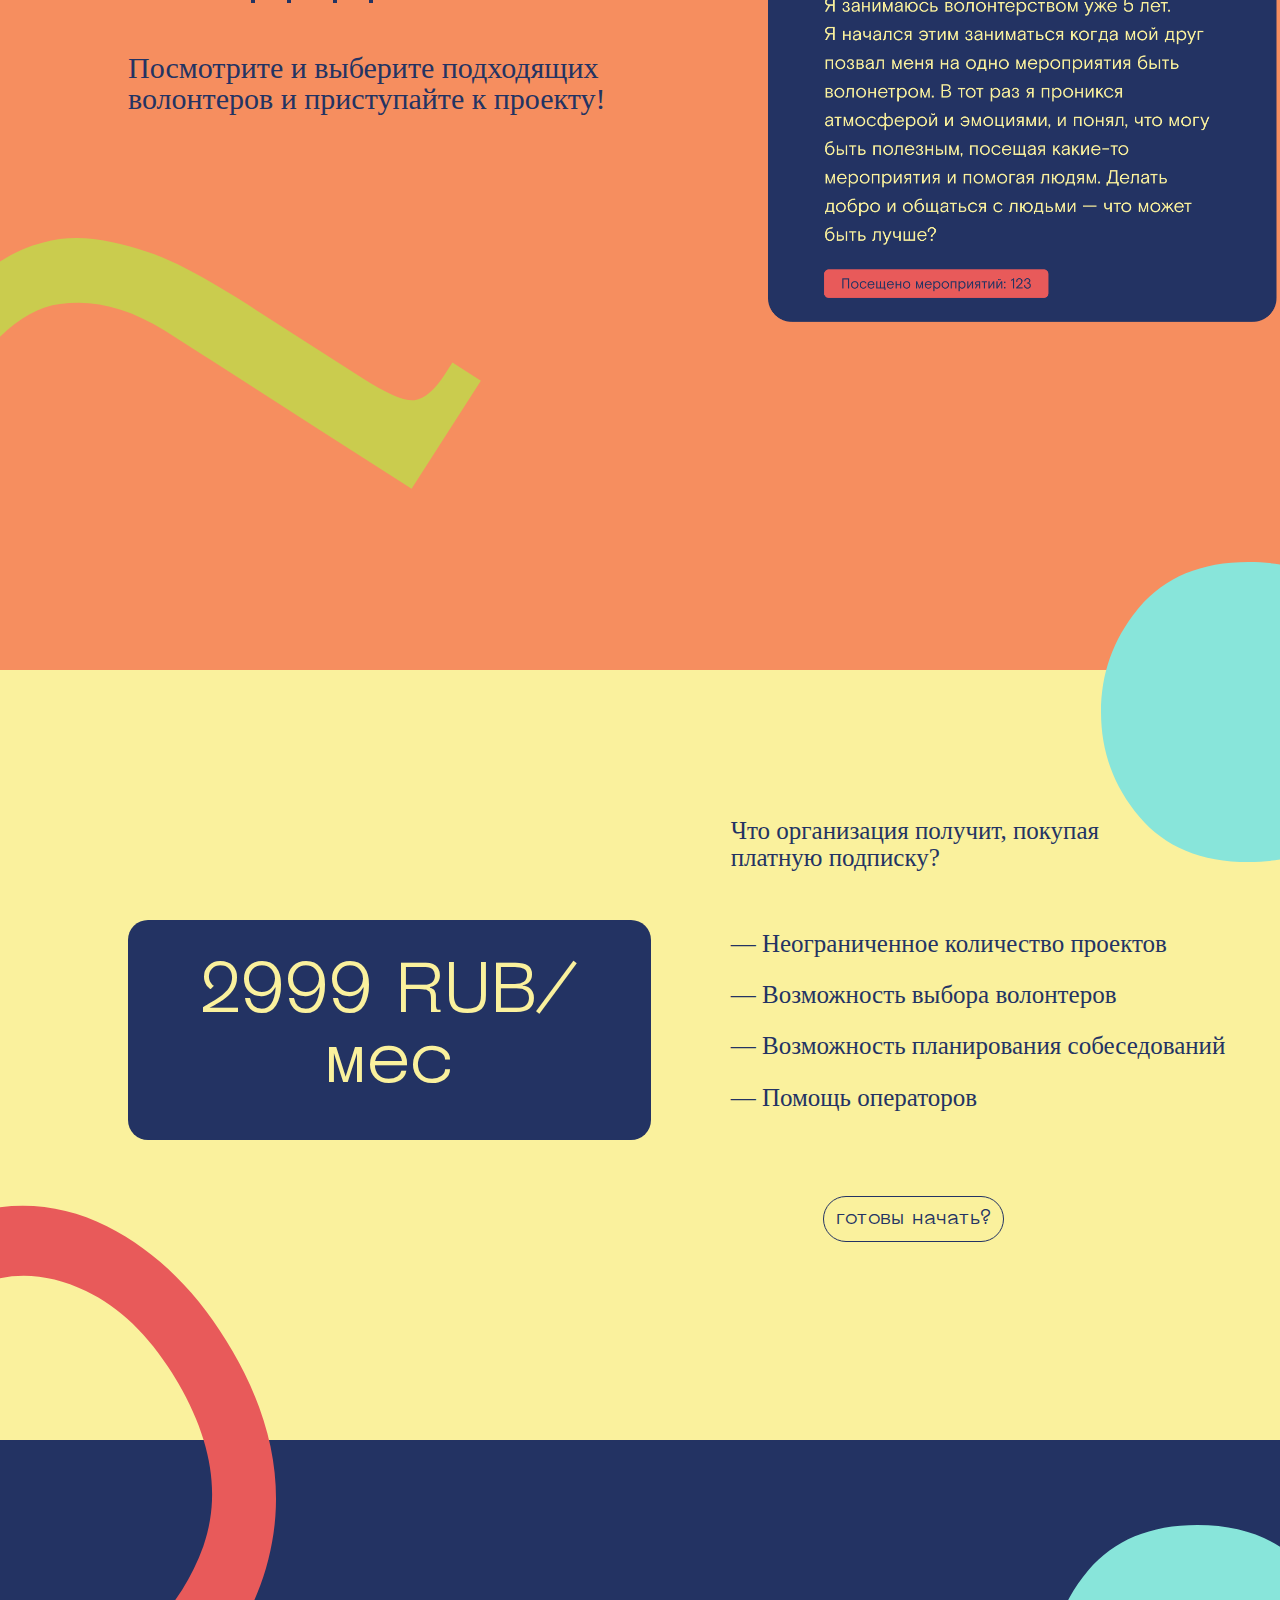
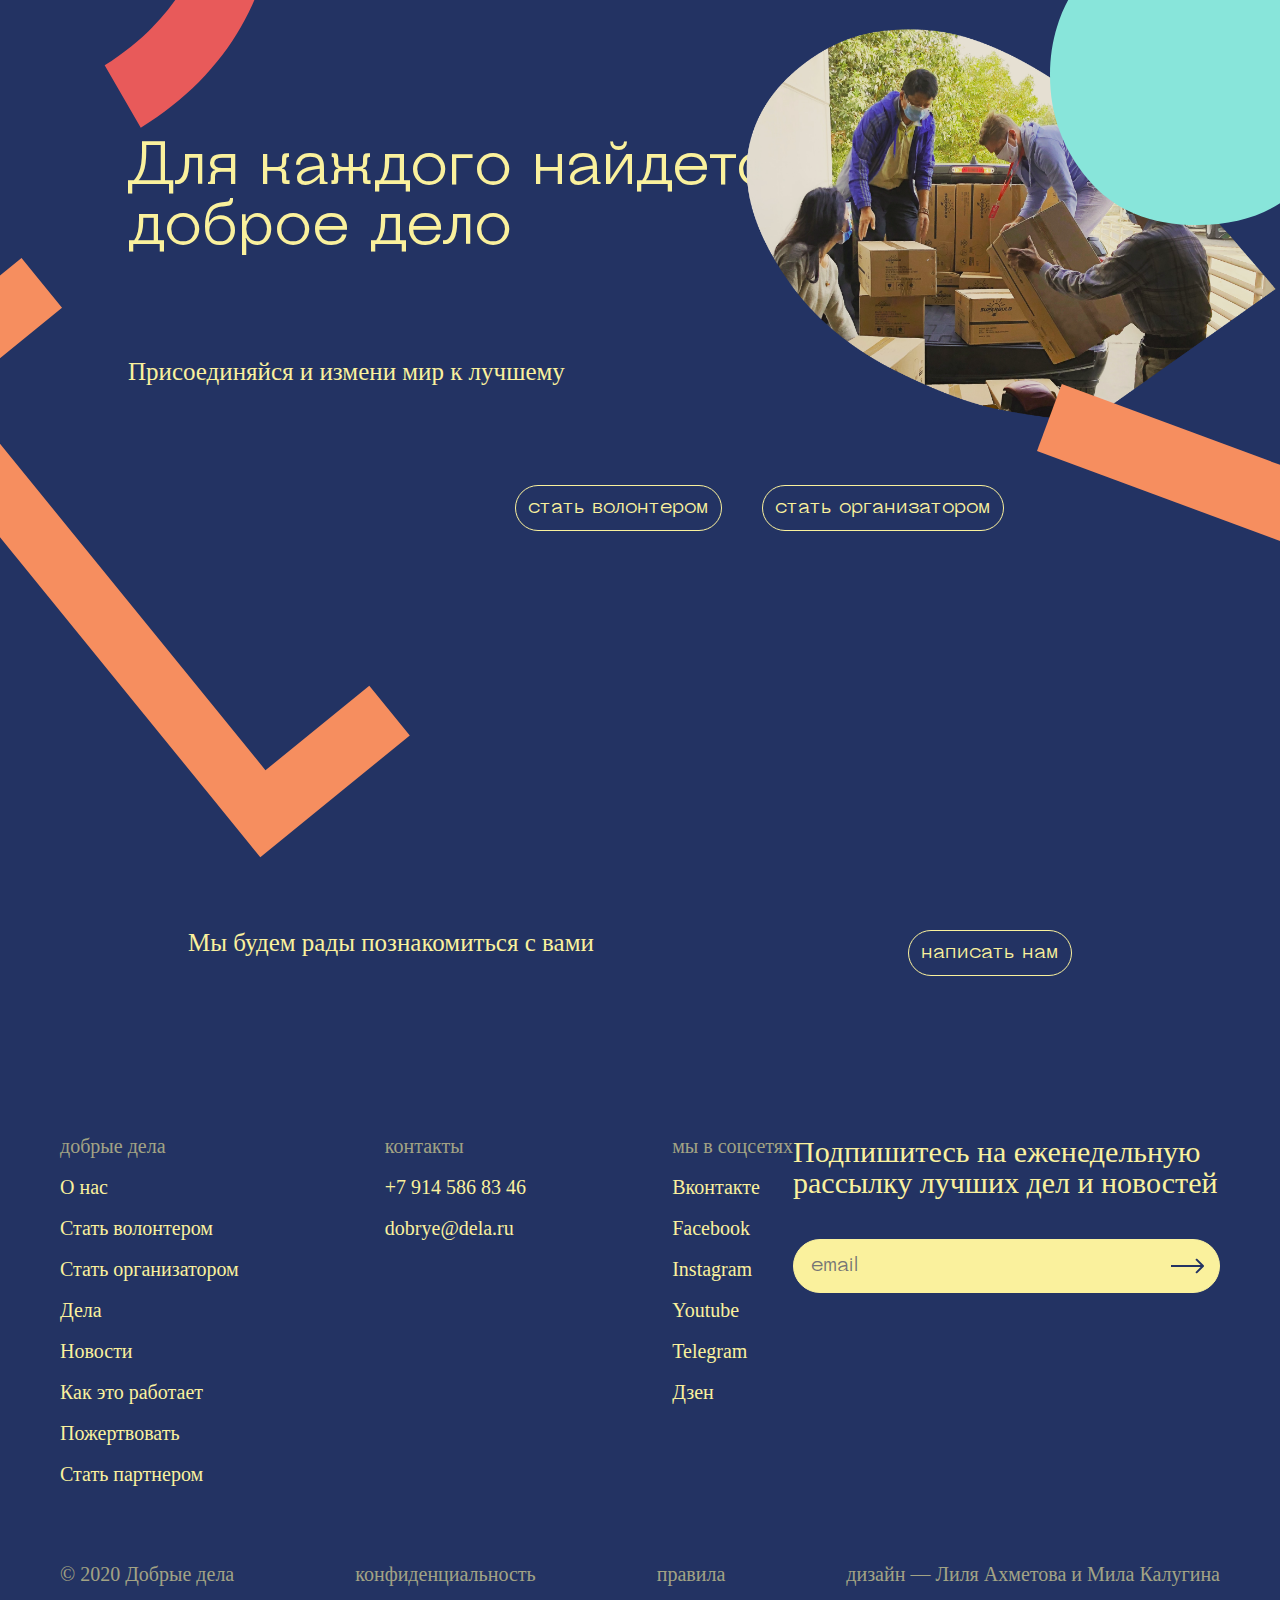
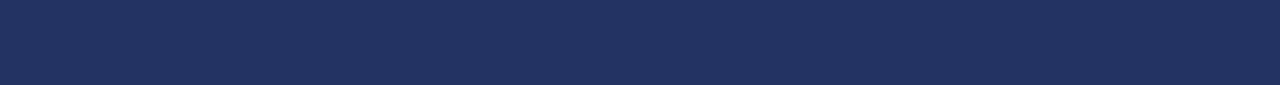
==== commit 8407a7e0: "Доделала доп. блоки" ====
--- a/for_organizers.html
+++ b/for_organizers.html
@@ -10,7 +10,20 @@
   <body>
 
   <div class="objects">
-    <img src="images/objects/ob-1.png" alt="">
+    <img src="images/objects/ob-1.png" alt="ob-1" class="ob">
+    <img src="images/objects/ob-2.png" alt="ob-2" class="ob">
+    <img src="images/objects/ob-3.svg" alt="голубой круг" class="ob">
+    <img src="images/objects/ob-4.svg" alt="красный объект" class="ob">
+    <img src="images/objects/ob-6.svg" alt="красный объект" class="ob">
+    <img src="images/objects/ob-7.svg" alt="желтый объект" class="ob">
+    <img src="images/objects/ob-3.svg" alt="голубой круг" class="ob">
+    <img src="images/objects/ob-5.svg" alt="зеленый объект" class="ob">
+    <img src="images/objects/ob-3.svg" alt="голубой круг" class="ob">
+    <img src="images/objects/ob-10.png" alt="ob-10" class="ob">
+    <img src="images/objects/ob-4.svg" alt="красный объект" class="ob">
+    <img src="images/objects/ob-3.svg" alt="голубой круг" class="ob">
+    <img src="images/objects/ob-9.svg" alt="оранжевый круг" class="ob">
+    <img src="images/objects/ob-11.svg" alt="оранжевый объект" class="ob">
   </div>
 
   <div class="main">
--- a/styles/for_organizers.css
+++ b/styles/for_organizers.css
@@ -19,8 +19,13 @@
   font-weight: normal;
 }
 
+html {
+  overflow-x: hidden !important;
+}
+
 body {
-  overflow-x: hidden;
+  overflow-x: hidden !important;
+  min-width: 100vw;
 }
 
 h1 {
@@ -29,6 +34,114 @@
   font-weight: normal;
   font-size: 60px;
   line-height: 60px;
+}
+
+.objects {
+  position: relative;
+  box-sizing: border-box;
+  height: 0;
+}
+
+.objects img {
+  overflow-x: hidden !important;
+}
+
+.objects img:nth-child(1) {
+  position: relative;
+  height: 600px;
+  left: 70vw;
+  top: 15vh;
+}
+
+.objects img:nth-child(2) {
+  position: absolute;
+  height: 400px;
+  left: 10vw;
+  top: 75vh;
+}
+
+.objects img:nth-child(3) {
+  position: absolute;
+  height: 200px;
+  left: 71vw;
+  top: 15vh;
+}
+
+.objects img:nth-child(4) {
+  position: absolute;
+  height: 400px;
+  left: 63vw;
+  top: 53vh;
+}
+
+.objects img:nth-child(5) {
+  position: absolute;
+  height: 150px;
+  left: 70vw;
+  top: 140vh;
+}
+
+.objects img:nth-child(6) {
+  position: absolute;
+  height: 400px;
+  left: -11vw;
+  top: 83vh;
+}
+
+.objects img:nth-child(7) {
+  position: absolute;
+  height: 300px;
+  left: -7vw;
+  top: 158vh;
+}
+
+.objects img:nth-child(8) {
+  position: absolute;
+  height: 400px;
+  left: -10vw;
+  top: 382vh;
+}
+
+.objects img:nth-child(9) {
+  position: absolute;
+  height: 300px;
+  left: 86vw;
+  top: 418vh;
+}
+
+.objects img:nth-child(10) {
+  position: absolute;
+  height: 600px;
+  left: 54vw;
+  top: 524vh;
+}
+
+.objects img:nth-child(11) {
+  position: absolute;
+  height: 600px;
+  left: -10vw;
+  top: 481vh;
+}
+
+.objects img:nth-child(12) {
+  position: absolute;
+  height: 300px;
+  left: 82vw;
+  top: 525vh;
+}
+
+.objects img:nth-child(13) {
+  position: absolute;
+  height: 250px;
+  left: 81vw;
+  top: 576vh;
+}
+
+.objects img:nth-child(14) {
+  position: absolute;
+  height: 600px;
+  left: -10vw;
+  top: 562vh;
 }
 
 .main {
@@ -135,9 +248,10 @@
 .what_to_do {
   display: flex;
   flex-direction: column;
-  height: 210vh;
+  height: 250vh;
   background: #F68E5F;
   padding-bottom: 50px;
+  overflow-x: hidden;
 }
 
 .what_to_do p:nth-child(1) {
@@ -180,6 +294,7 @@
   margin-left: 10vw;
   width: 40vw;
 }
+
 
 .what_to_do img {
   height: 450px;
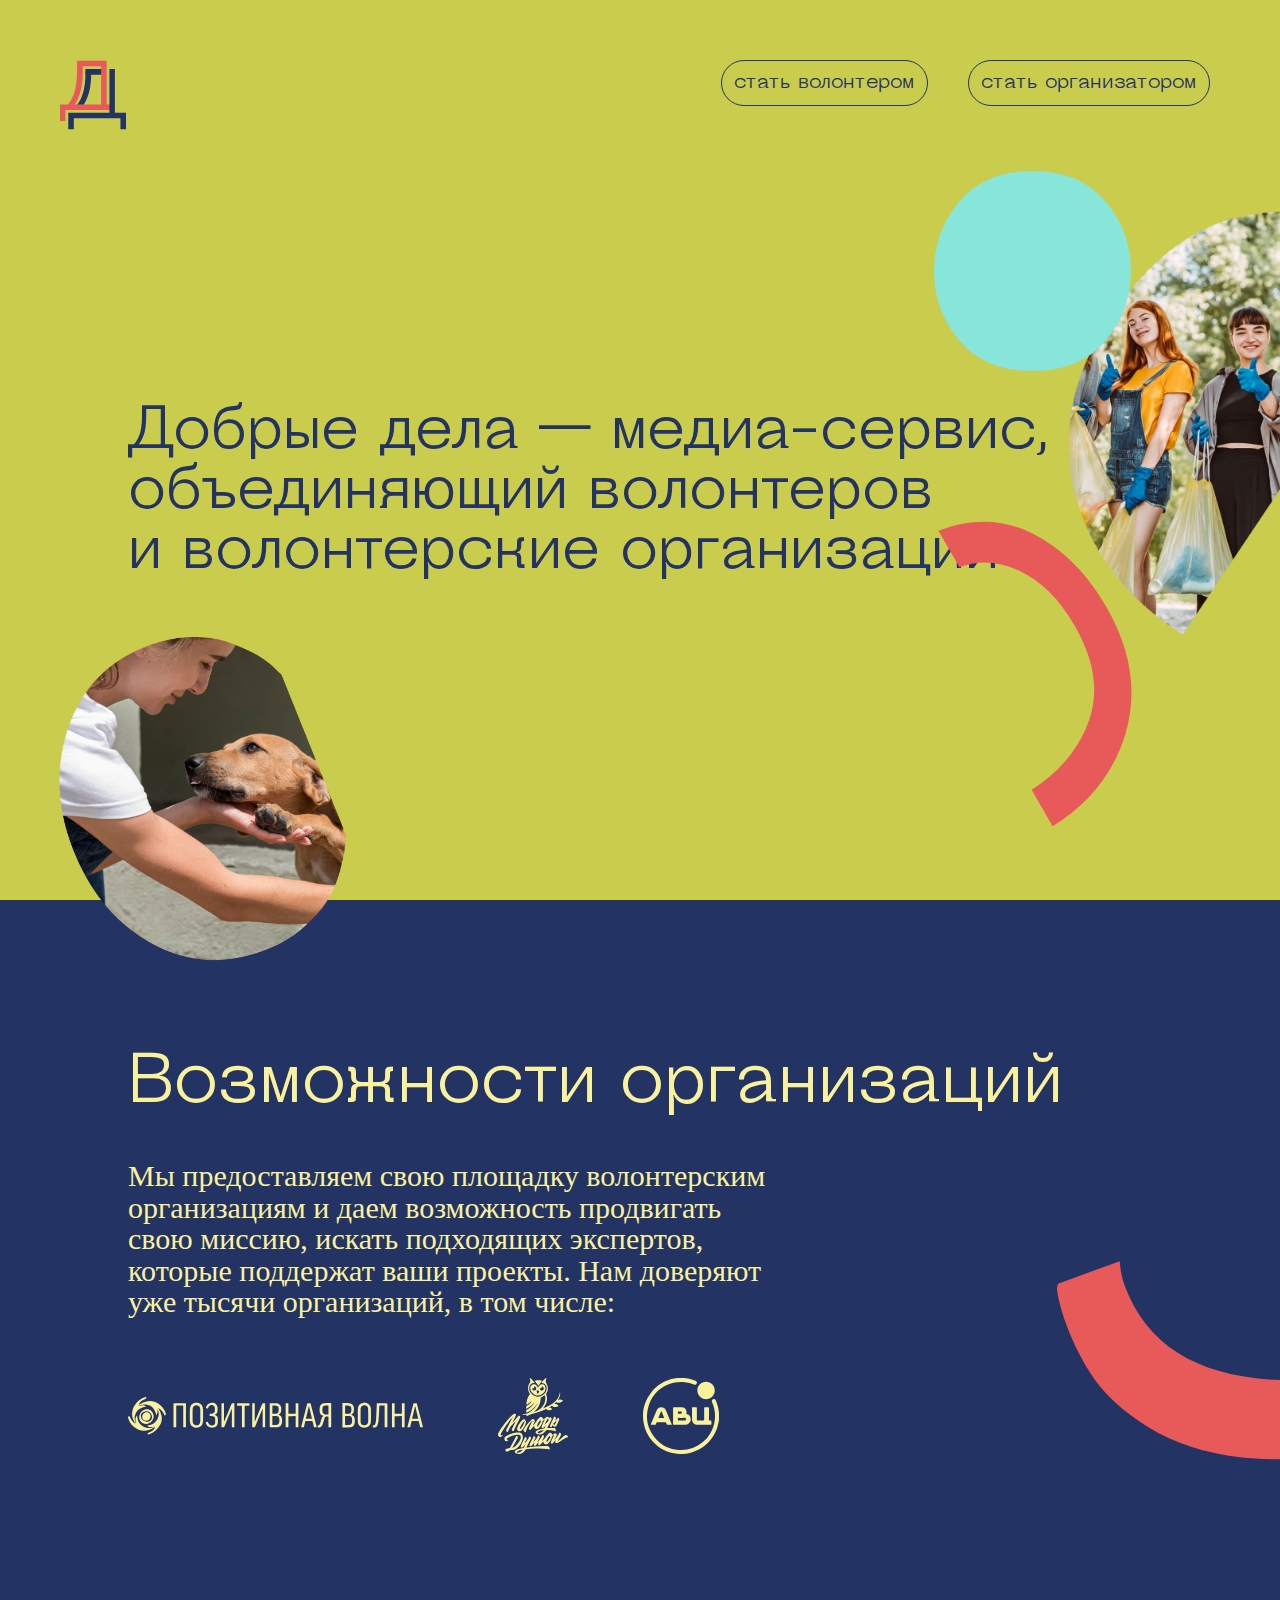
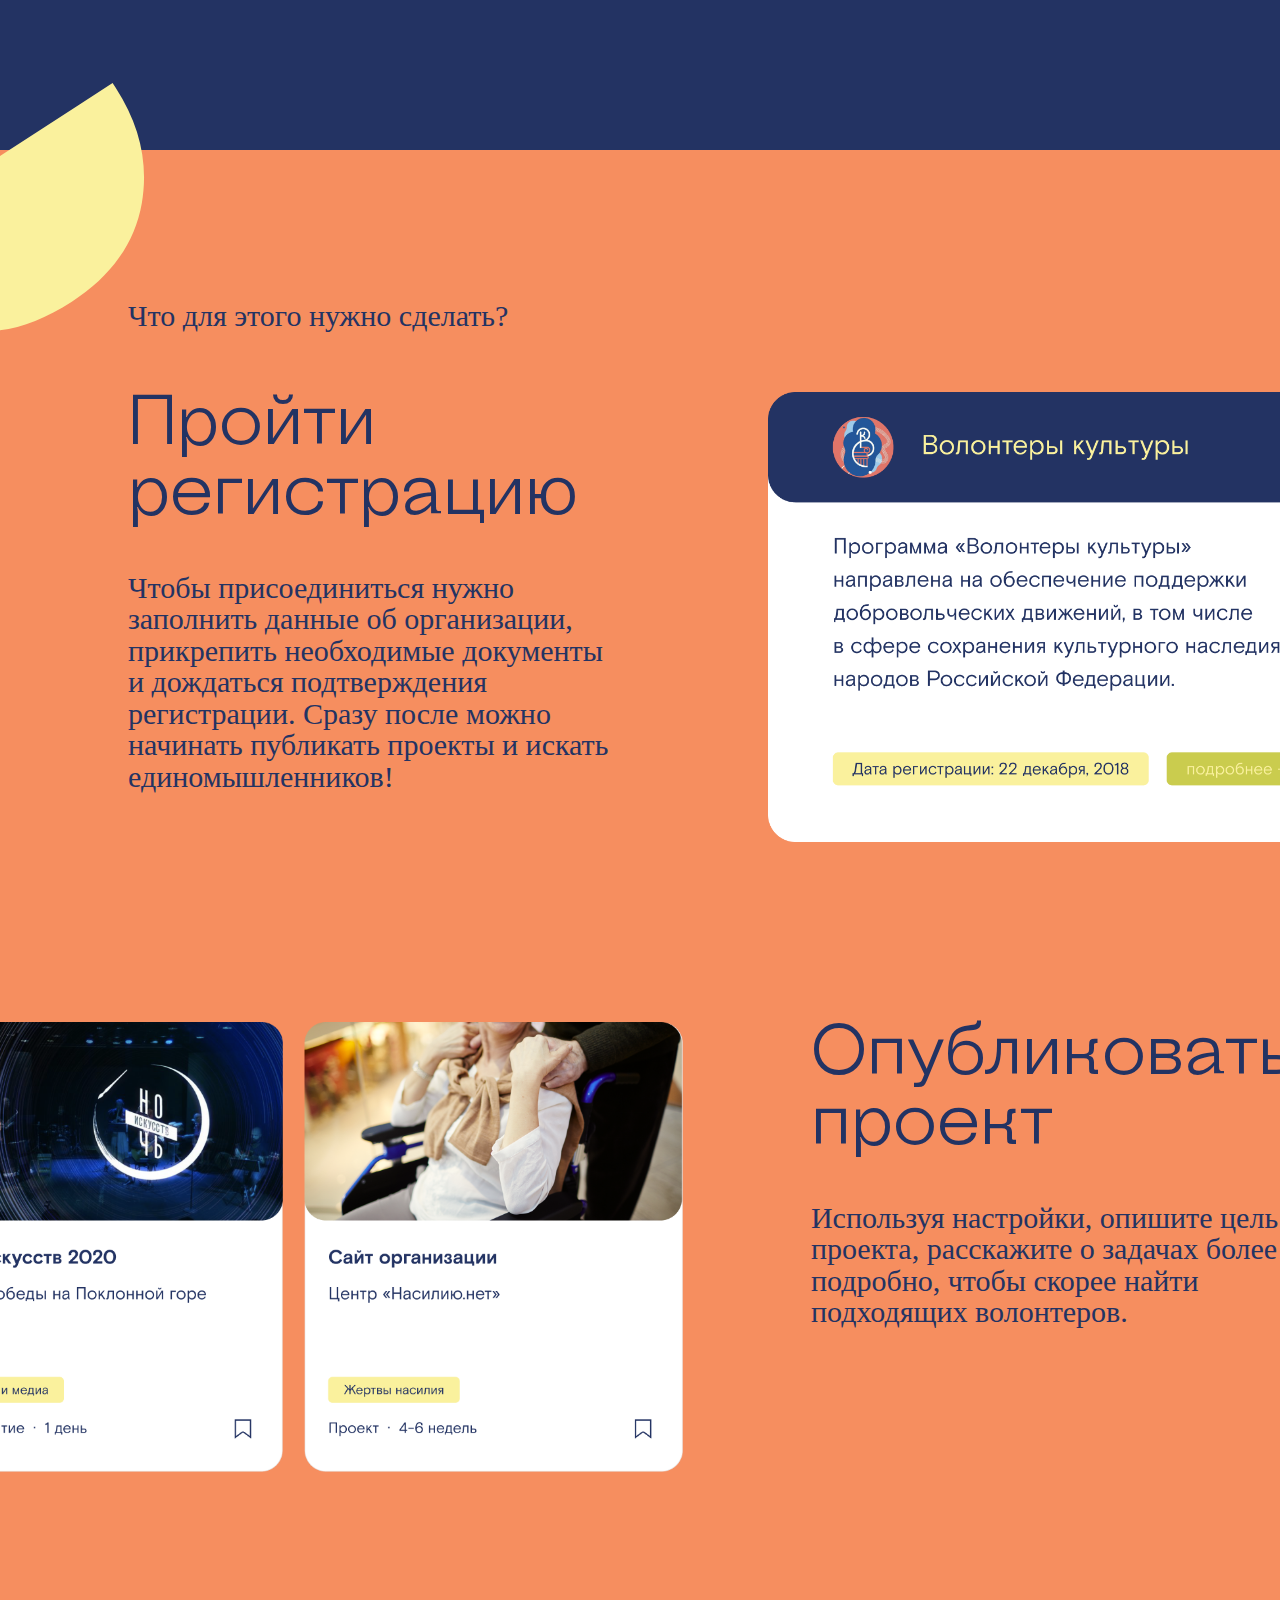
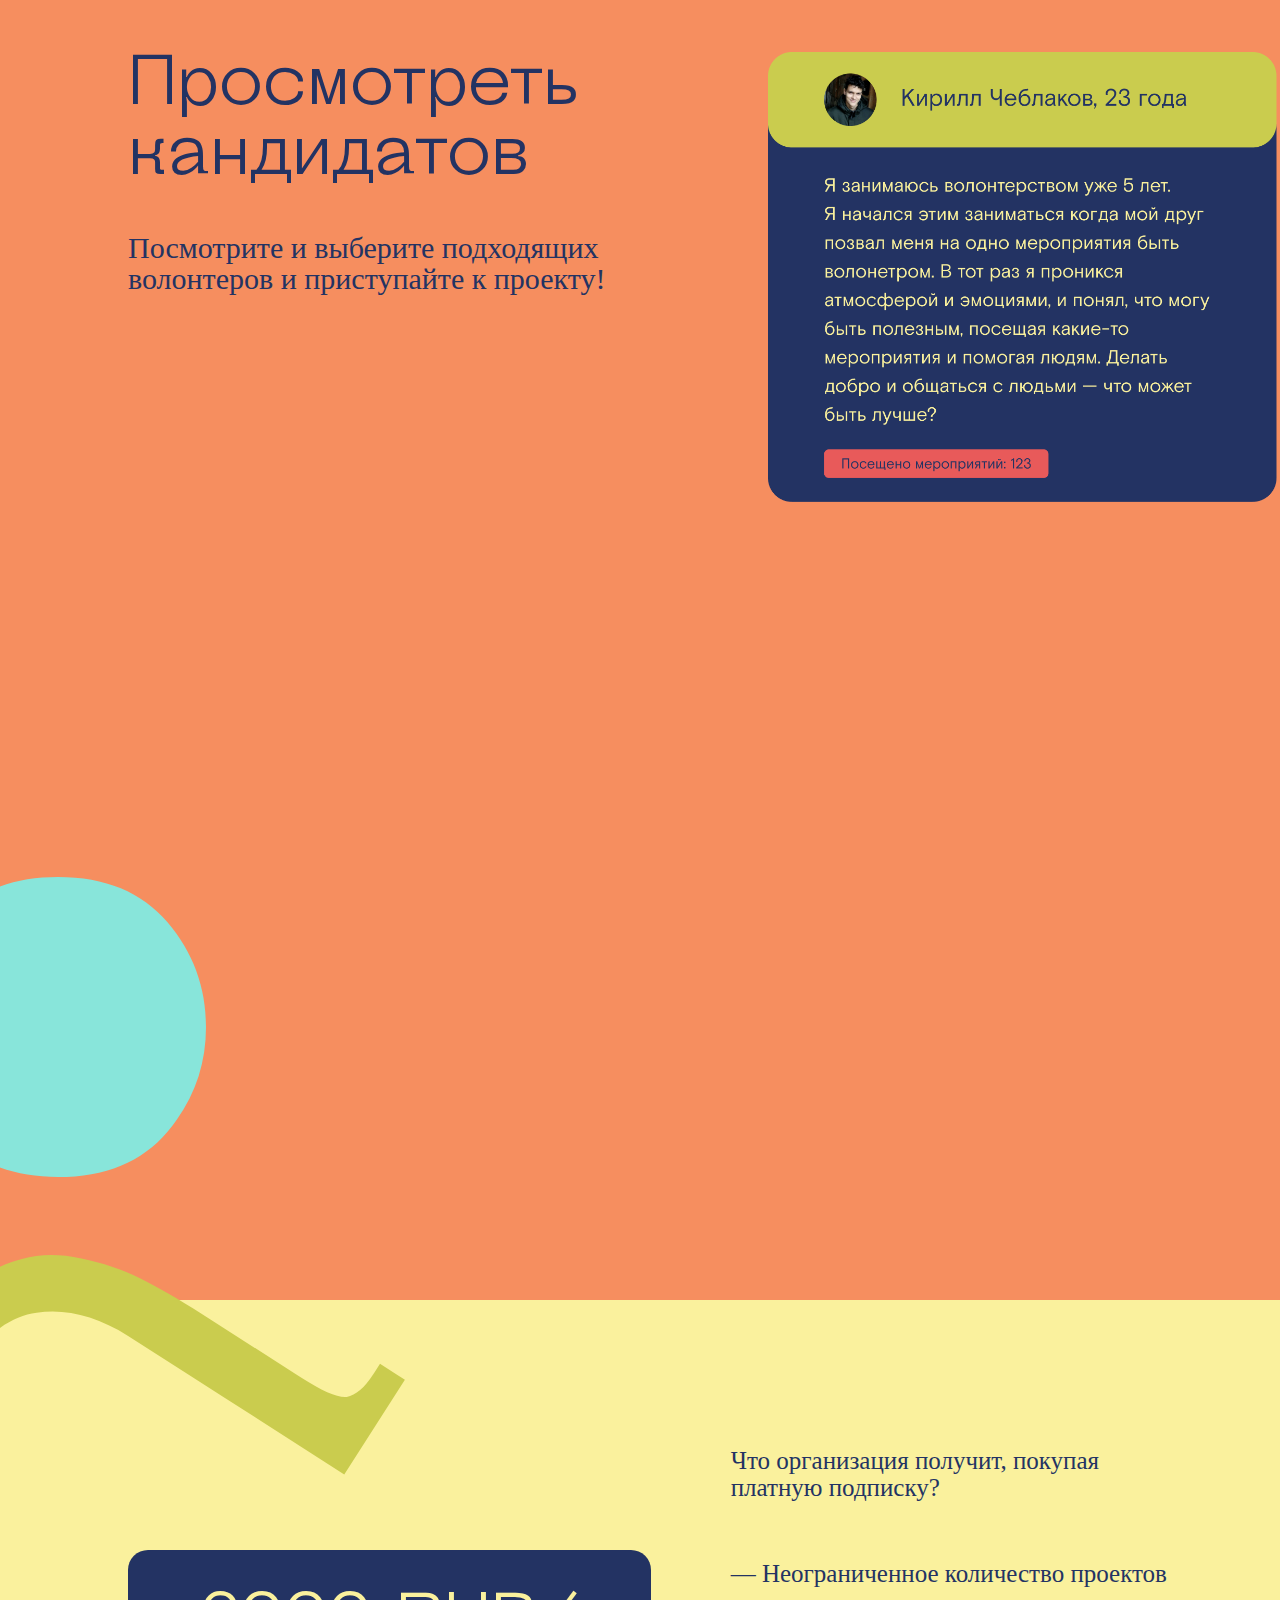
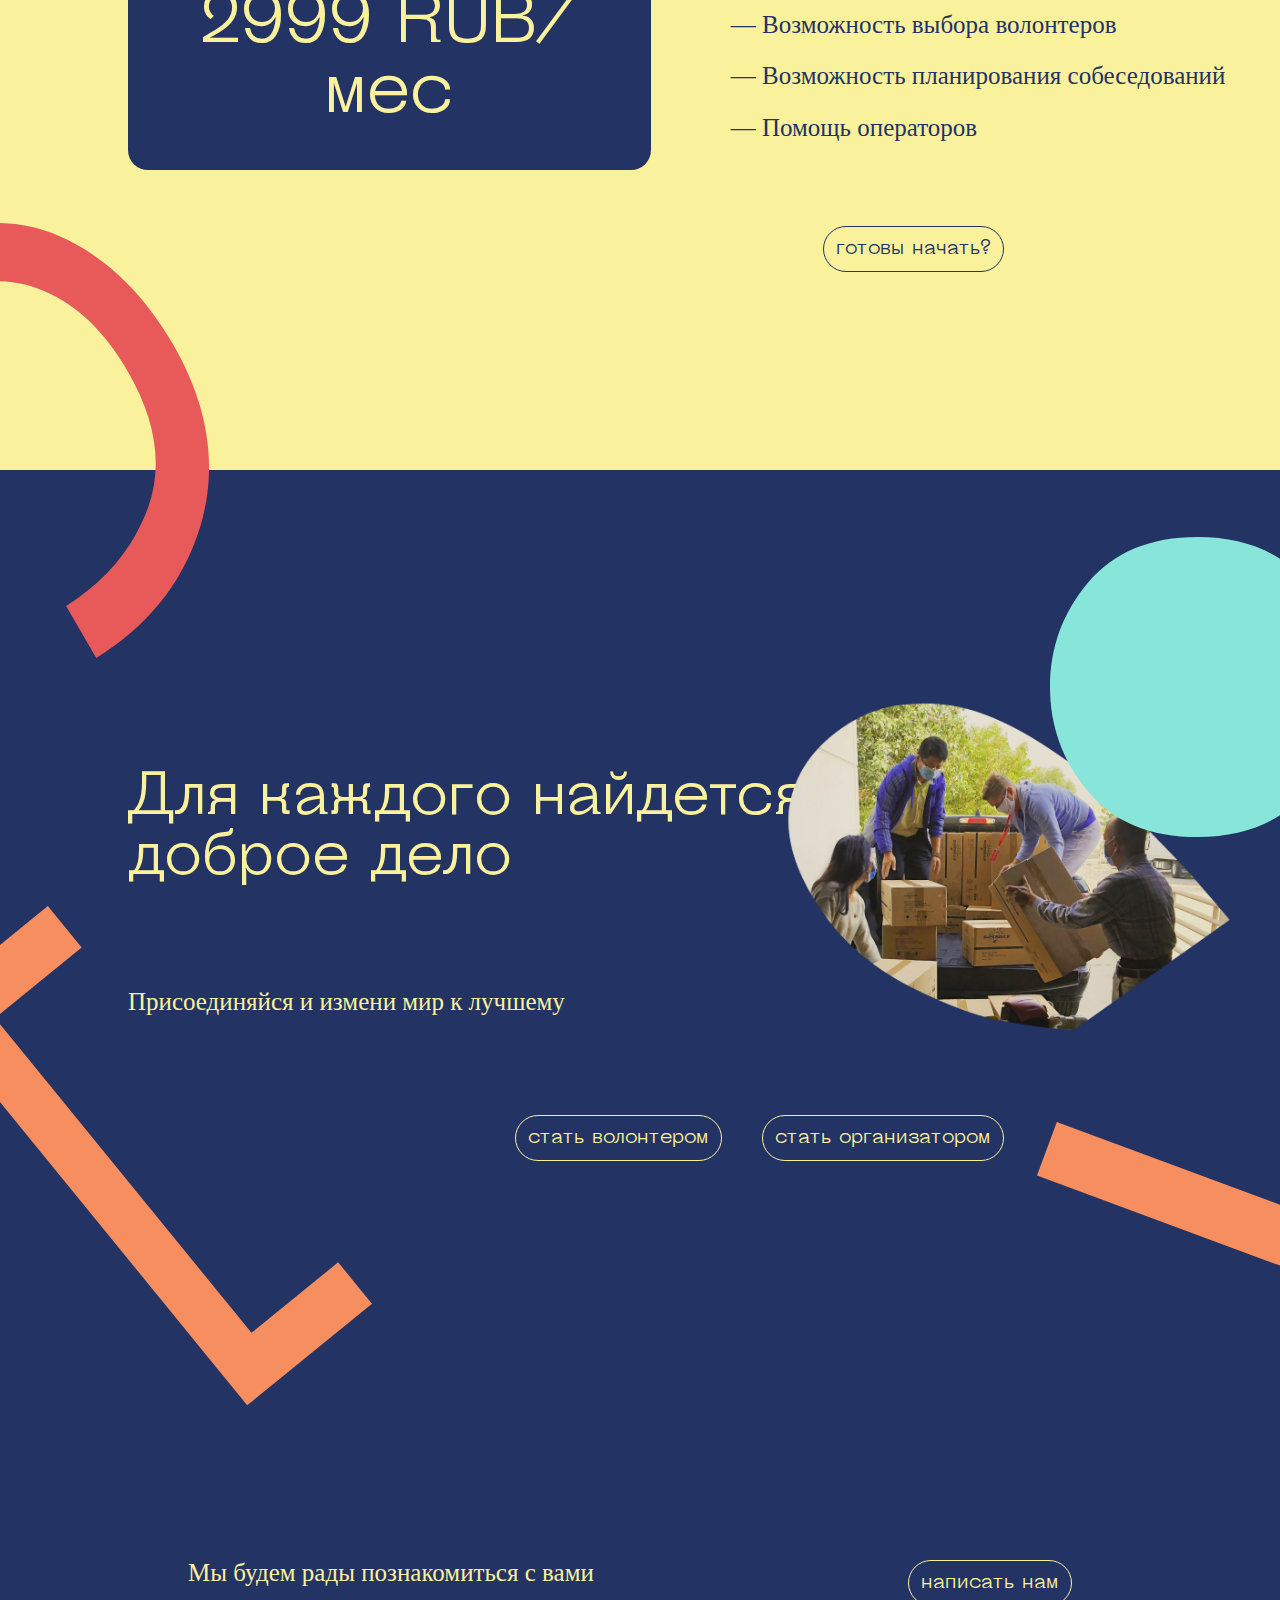
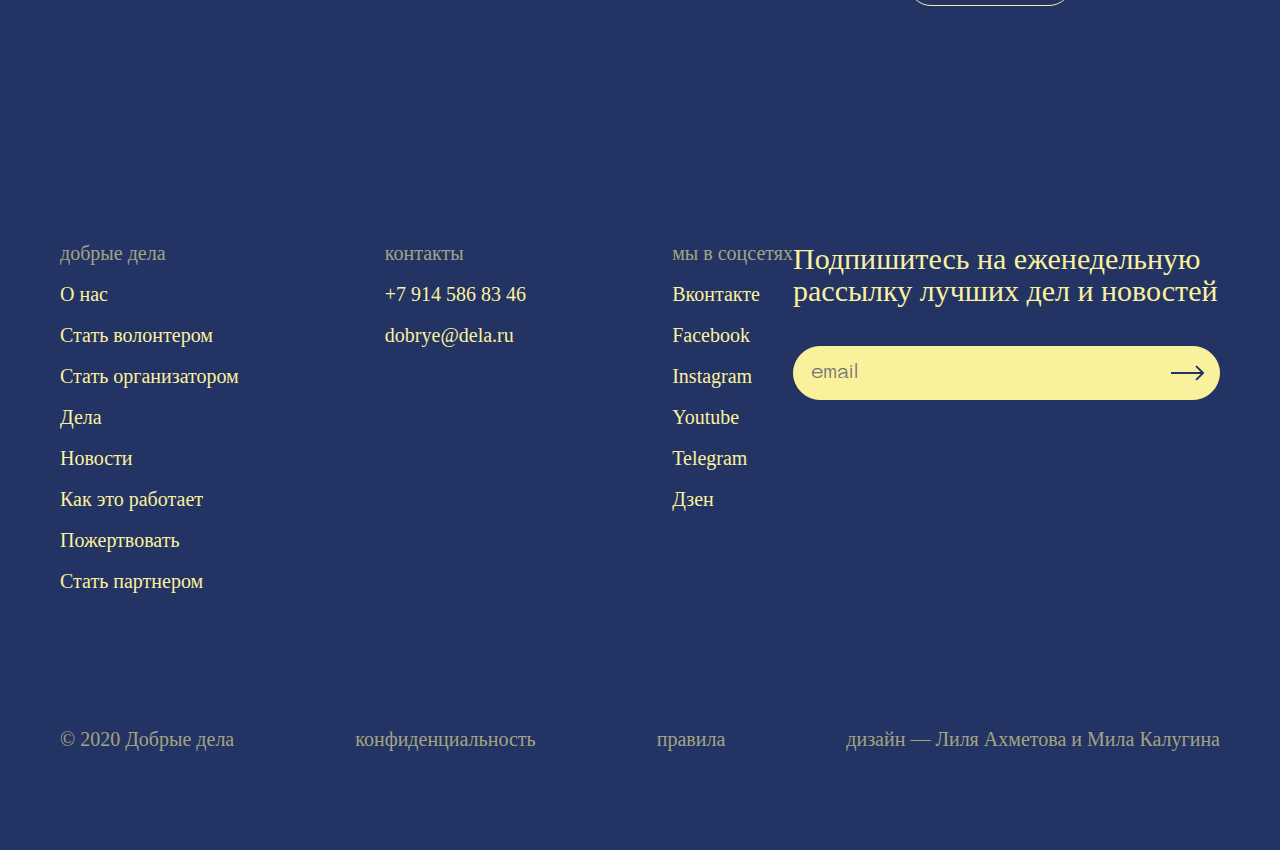
==== commit 269a7001: "сделала адаптив на 1440px" ====
--- a/for_organizers.html
+++ b/for_organizers.html
@@ -28,9 +28,9 @@
 
   <div class="main">
     <div class="navbar">
-      <p><a href="sample.html"><img src="images/dark_logo.svg" alt="Светлый лого"></a></p>
+      <p><a href="index.html"><img src="images/dark_logo.svg" alt="Светлый лого"></a></p>
       <div class="cta_button">
-        <a href="#">стать волонтером</a>
+        <a href="">стать волонтером</a>
         <a href="for_organizers.html">стать организатором</a>
       </div>
     </div>
--- a/styles/for_organizers.css
+++ b/styles/for_organizers.css
@@ -185,7 +185,7 @@
 
 .main .features {
   display: flex;
-  margin-left: 172px;
+  margin-left: 10vw;
   height: 80vh;
 }
 
@@ -449,6 +449,7 @@
   flex-direction: row;
   align-items: flex-start;
   justify-content: center;
+  margin-bottom: 100px;
 }
 
 footer .write_us p {
@@ -456,7 +457,6 @@
   font-family: 'Basis Grotesque Pro';
   font-style: normal;
   font-weight: normal;
-  margin-bottom: 100px;
   width: 700px;
   font-size: 25px;
   line-height: 105%;
@@ -569,3 +569,246 @@
   line-height: 105%;
   color: rgba(250, 241, 157, 0.6);
 }
+
+@media (max-width: 1450px) {
+
+  .objects img:nth-child(1) {
+    height: 500px;
+    left: 77vw;
+  }
+
+  .objects img:nth-child(2) {
+    left: 1vw;
+    top: 67vh;
+  }
+
+  .objects img:nth-child(3) {
+    left: 73vw;
+    top: 19vh;
+  }
+
+  .objects img:nth-child(4) {
+    height: 350px;
+    left: 70vw;
+    top: 53vh;
+  }
+
+  .objects img:nth-child(5) {
+    height: 200px;
+    left: 82.5vw;
+  }
+
+  .objects img:nth-child(6) {
+    height: 300px;
+    top: 187vh;
+  }
+
+  .objects img:nth-child(7) {
+    top: 453vh;
+  }
+
+  .objects img:nth-child(8) {
+    height: 350px;
+    left: -10vw;
+    top: 495vh;
+  }
+
+  .objects img:nth-child(9) {
+    opacity: 0;
+  }
+
+  .objects img:nth-child(10) {
+    height: 500px;
+    left: 58vw;
+    top: 601vh;
+  }
+
+  .objects img:nth-child(11) {
+    height: 500px;
+    left: -10vw;
+    top: 551vh;
+  }
+
+  .objects img:nth-child(12) {
+    top: 593vh;
+  }
+
+  .objects img:nth-child(14) {
+    height: 500px;
+    left: -6vw;
+    top: 634vh;
+  }
+
+  .objects img:nth-child(13) {
+    height: 200px;
+    top: 658vh;
+  }
+
+  .first_service {
+    height: 180vh;
+  }
+
+  .capabilities {
+    height: 80vh;
+  }
+
+  .what_to_do .publish img {
+    margin-left: -70vw;
+  }
+
+  .what_to_do {
+    height: 300vh;
+  }
+
+  footer {
+    height: 110vh;
+  }
+}
+
+@media (max-width: 768px) {
+  h1, .capabilities h1, .what_to_do .registration .registration_about h1, .what_to_do .publish .publish_about h1, .what_to_do .candidates .candidates_about h1, .membership .price h1 {
+      font-family: 'Steinbeck';
+      font-style: normal;
+      font-weight: normal;
+      font-size: 40px;
+      line-height: 40px;
+  }
+
+  .objects img:nth-child(5) {
+    opacity: 0;
+  }
+
+  .objects img:nth-child(4) {
+    left: 59.5vw;
+  }
+
+  .objects img:nth-child(6) {
+    height: 300px;
+    top: 283vh;
+    left: 76vw;
+  }
+
+  .objects img:nth-child(7) {
+    opacity: 0;
+  }
+
+  .objects img:nth-child(8) {
+    height: 350px;
+    left: -46vw;
+    top: 375vh;
+  }
+
+  .objects img:nth-child(10) {
+    height: 400px;
+    left: 2vw;
+    top: 538vh;
+  }
+
+  .objects img:nth-child(11) {
+    height: 400px;
+    left: -10vw;
+    top: 453vh;
+  }
+
+  .objects img:nth-child(13) {
+    height: 200px;
+    left: 81vw;
+    top: 551vh;
+  }
+
+  .objects img:nth-child(14) {
+    opacity: 0;
+  }
+
+  .first_service {
+    padding-top: 100px;
+    height: 130vh;
+  }
+
+  .main .features h1 {
+    width: 500px;
+  }
+
+  .what_to_do .publish img {
+    margin-left: -170vw;
+  }
+
+  .what_to_do .registration .registration_about p, .what_to_do .publish .publish_about p, .what_to_do .candidates .candidates_about p {
+    width: 50vw;
+  }
+
+  .what_to_do {
+    height: 210vh;
+  }
+
+  .membership {
+    flex-direction: column;
+  }
+
+  .membership .price {
+    height: 100px;
+    margin-bottom: 50px;
+  }
+
+  .membership .what_get .what_get_about p:nth-child(1) {
+    width: 50vw;
+  }
+
+  .call_to_action {
+    height: 100vh;
+  }
+
+  .call_to_action h1 {
+    width: 500px;
+  }
+
+  .call_to_action .cta_button {
+    flex-direction: column;
+    justify-content: flex-end;
+  }
+
+  .call_to_action .cta_button a {
+    margin-bottom: 20px;
+    align-self: flex-end;
+  }
+
+  footer {
+    height: 105vh;
+  }
+
+  footer .main_links .navigation {
+    width: 80vw;
+  }
+
+  footer .write_us {
+    flex-direction: column;
+    padding-right: 20vw;
+  }
+
+  footer .write_us p {
+    margin-bottom: 30px;
+  }
+
+  footer .write_us a {
+    align-self: flex-end;
+    margin: 0px;
+  }
+
+  footer .main_links {
+    flex-direction: column;
+  }
+
+  footer .main_links .navigation {
+    margin-top: 40px;
+    margin-bottom: 40px;
+  }
+
+  footer .footer_data {
+    flex-direction: column;
+    margin-top: 20px;
+  }
+
+  footer .footer_data p {
+    padding-bottom: 10px;
+  }
+}
